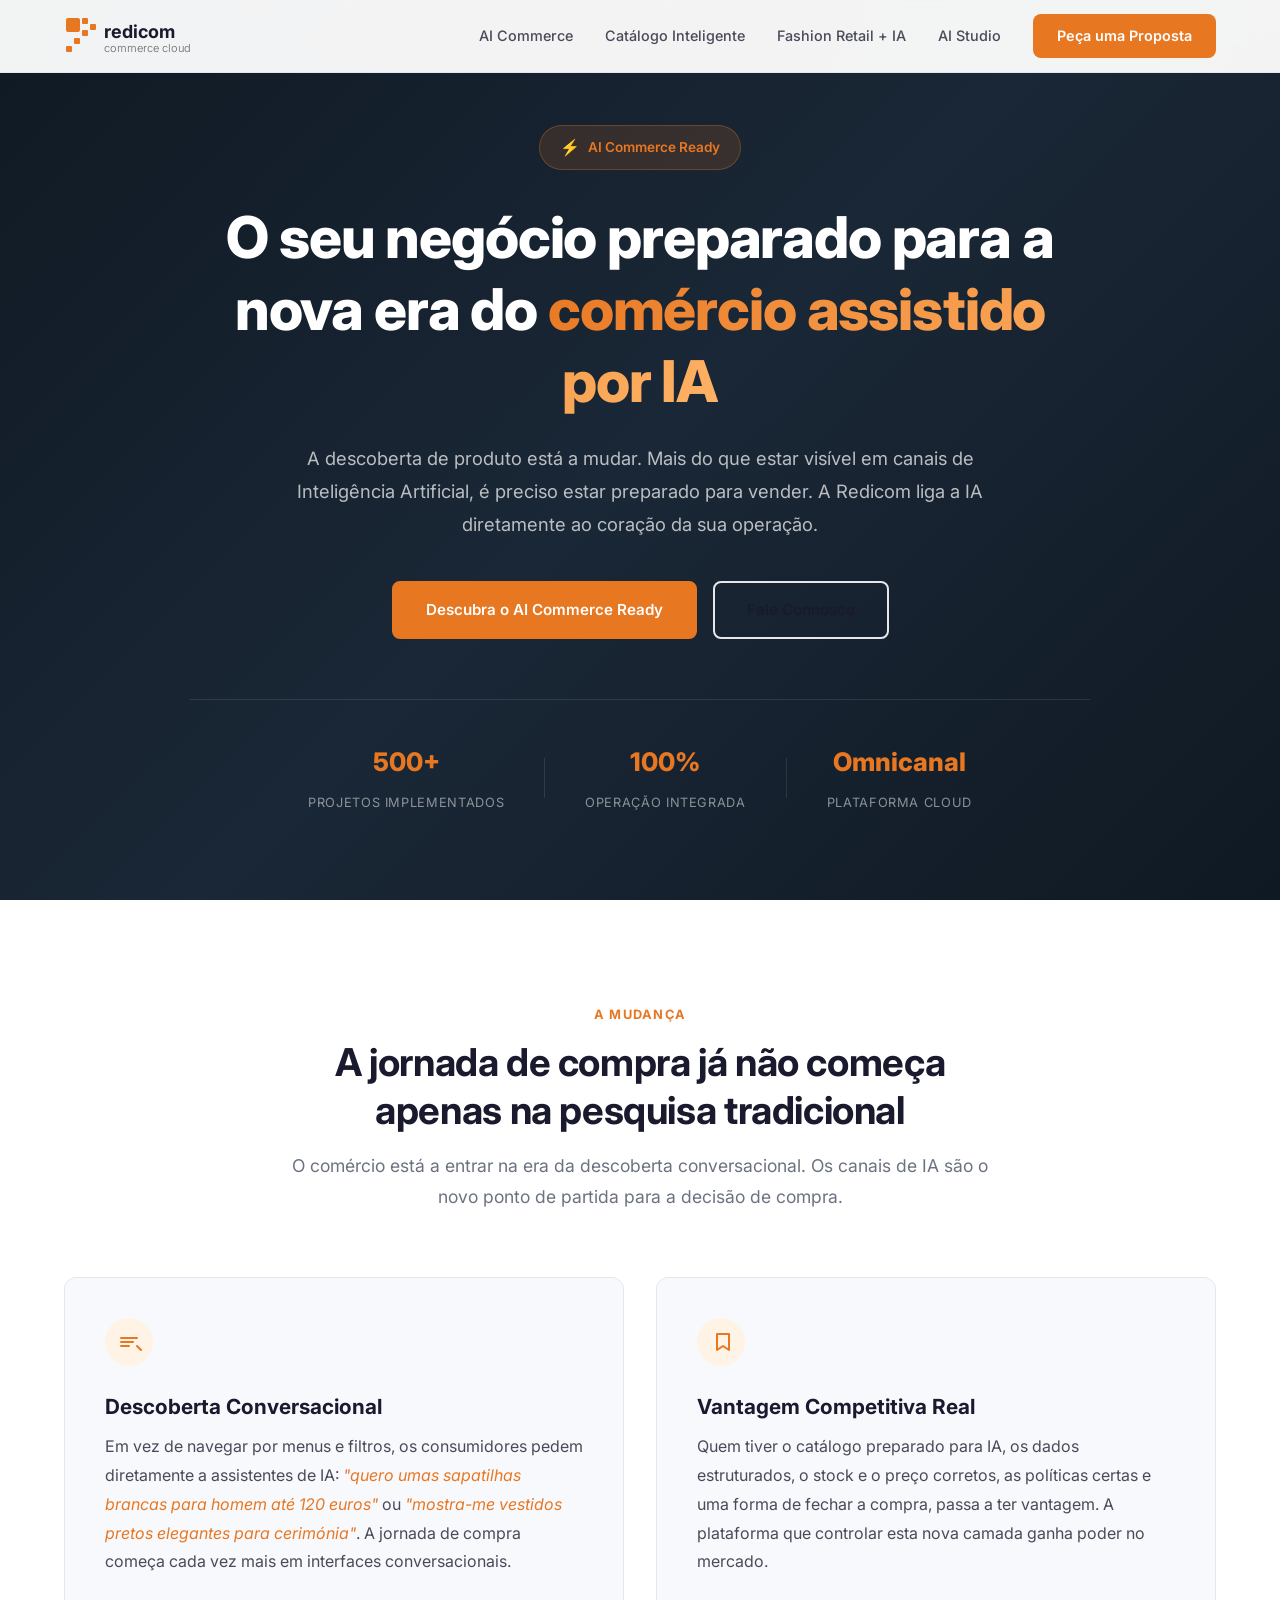
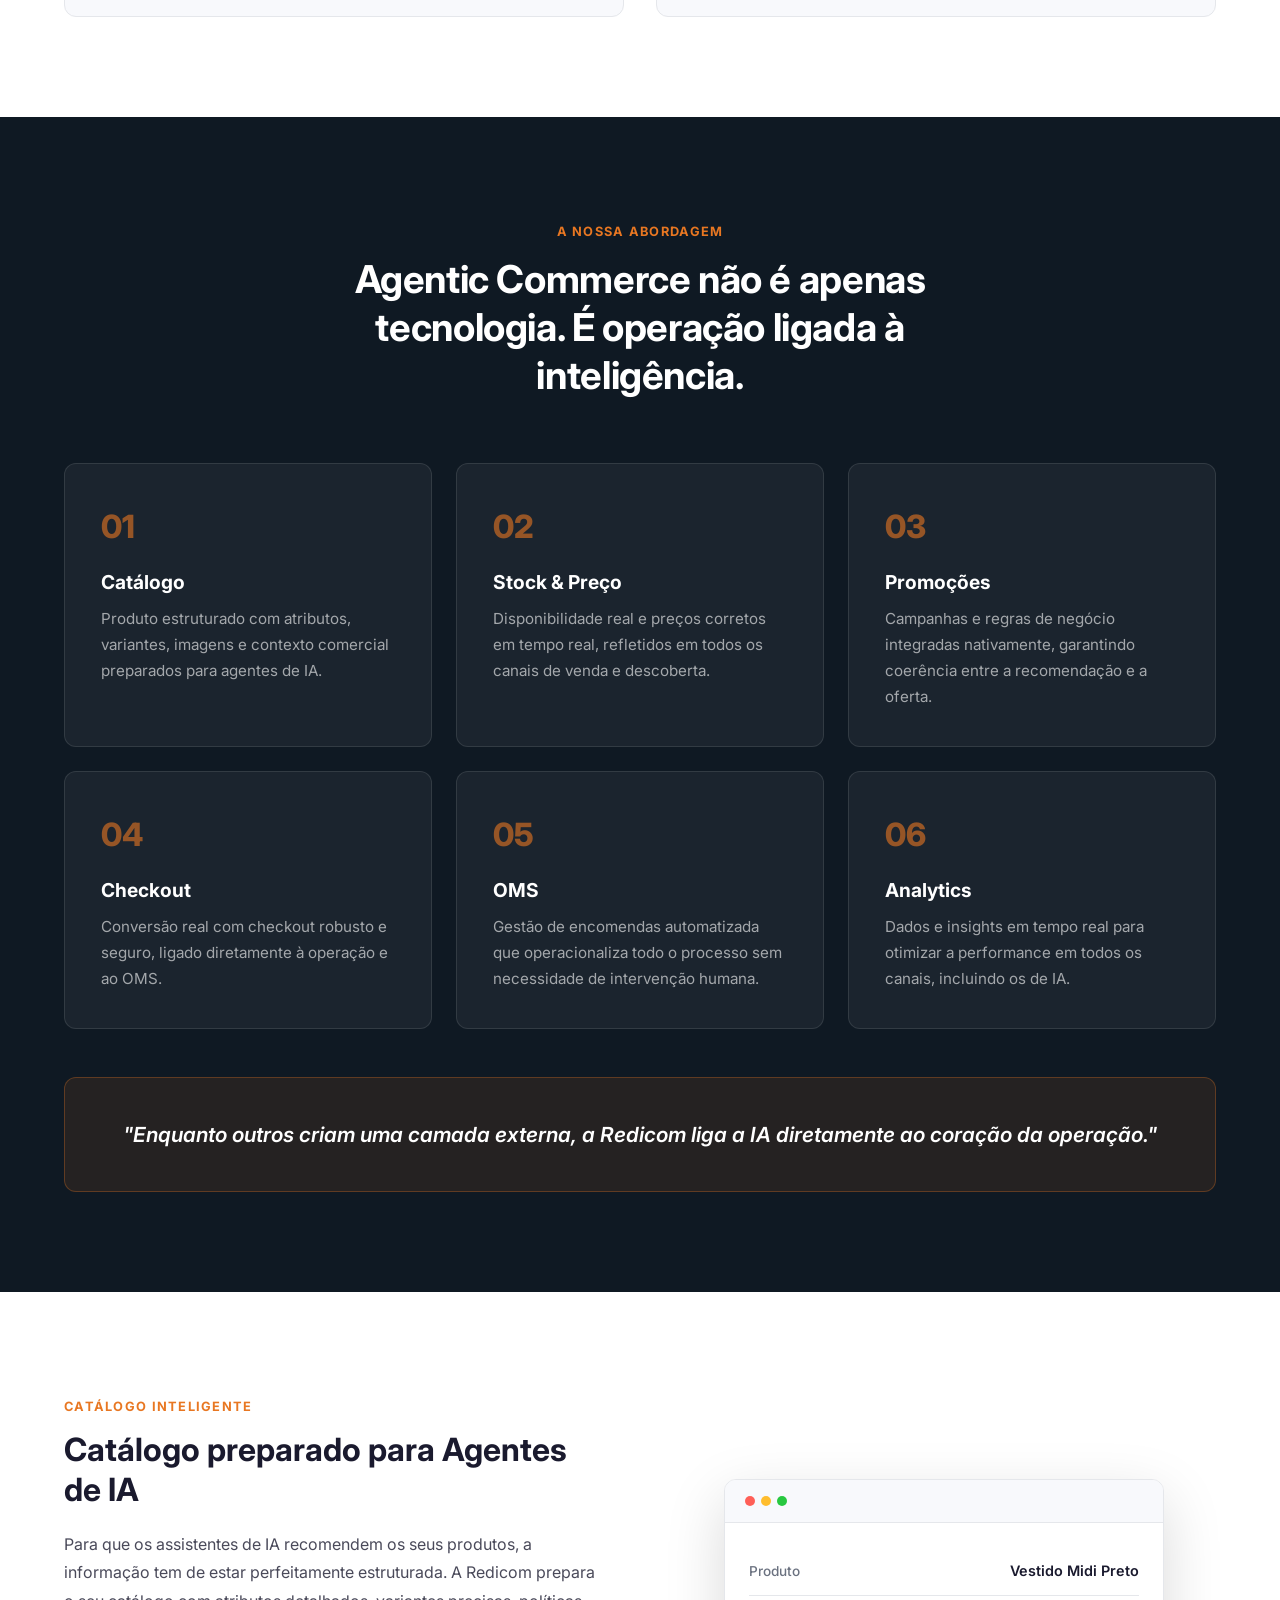
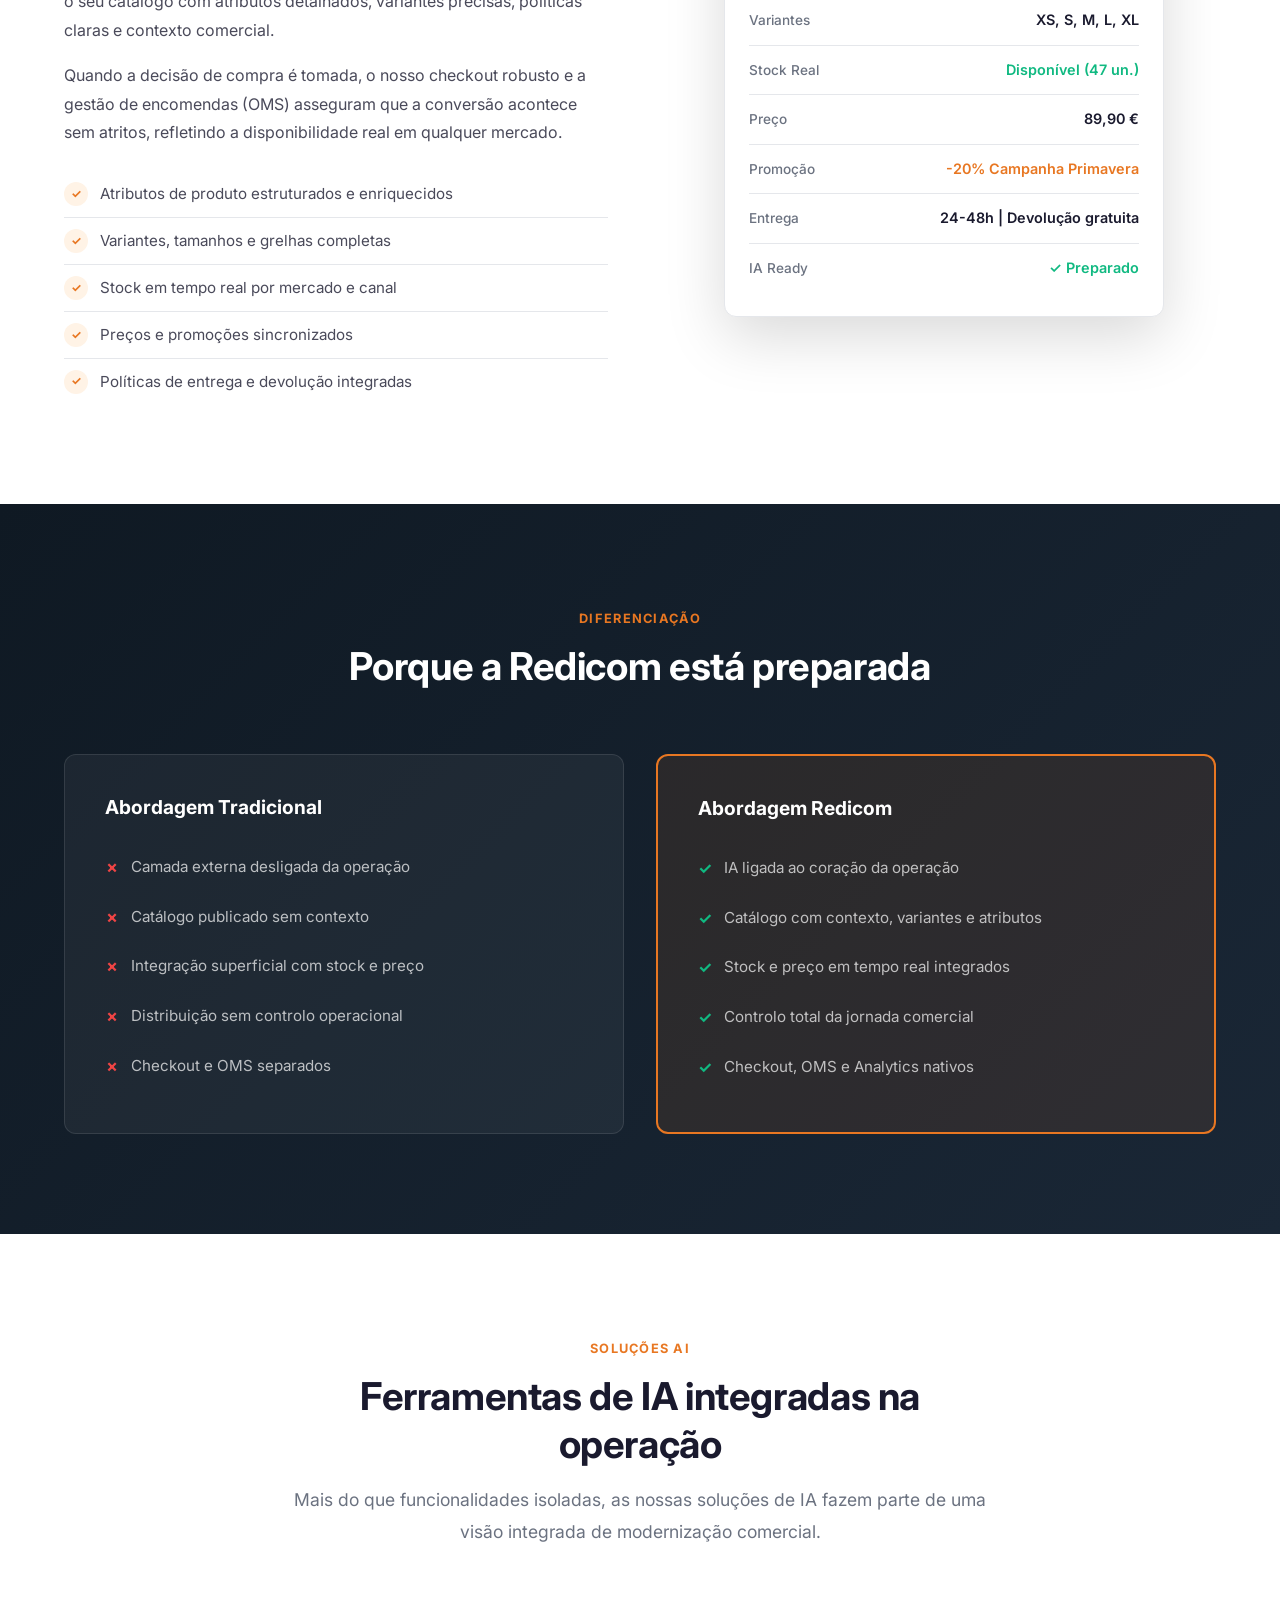
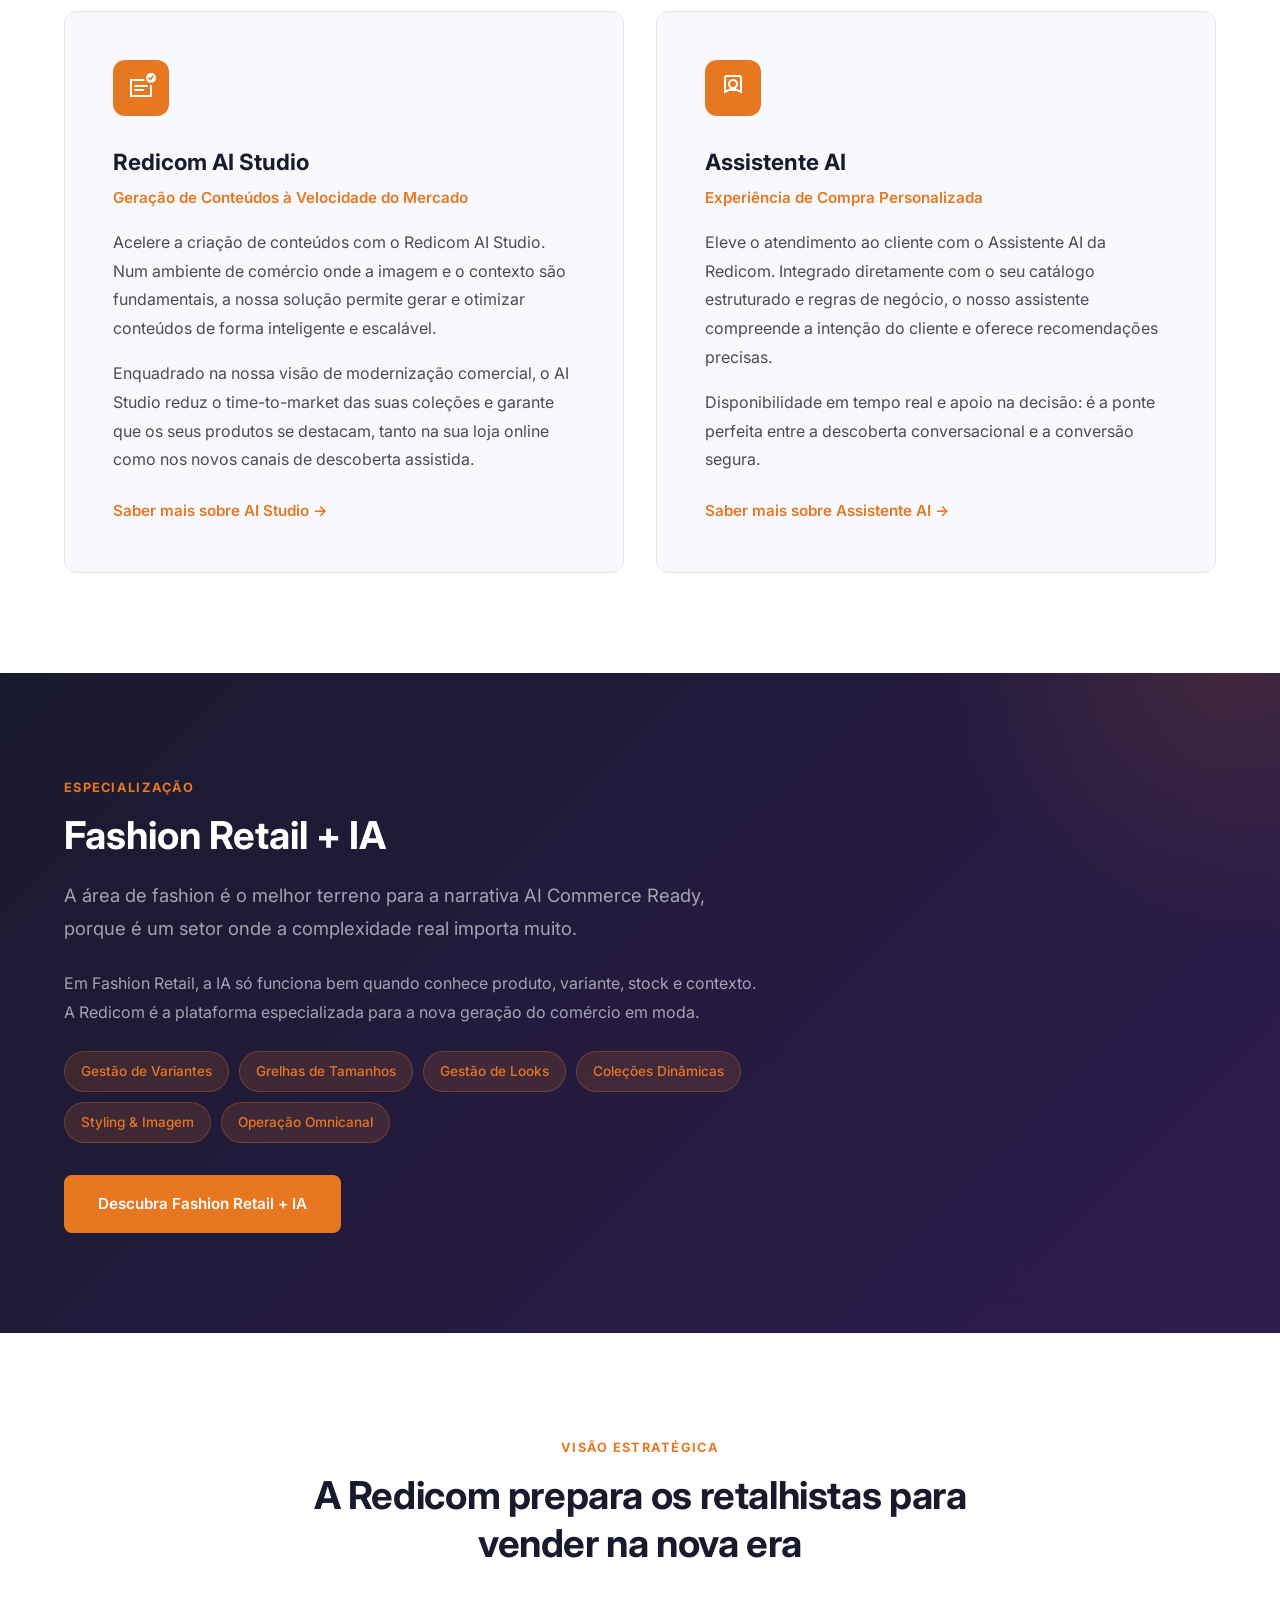
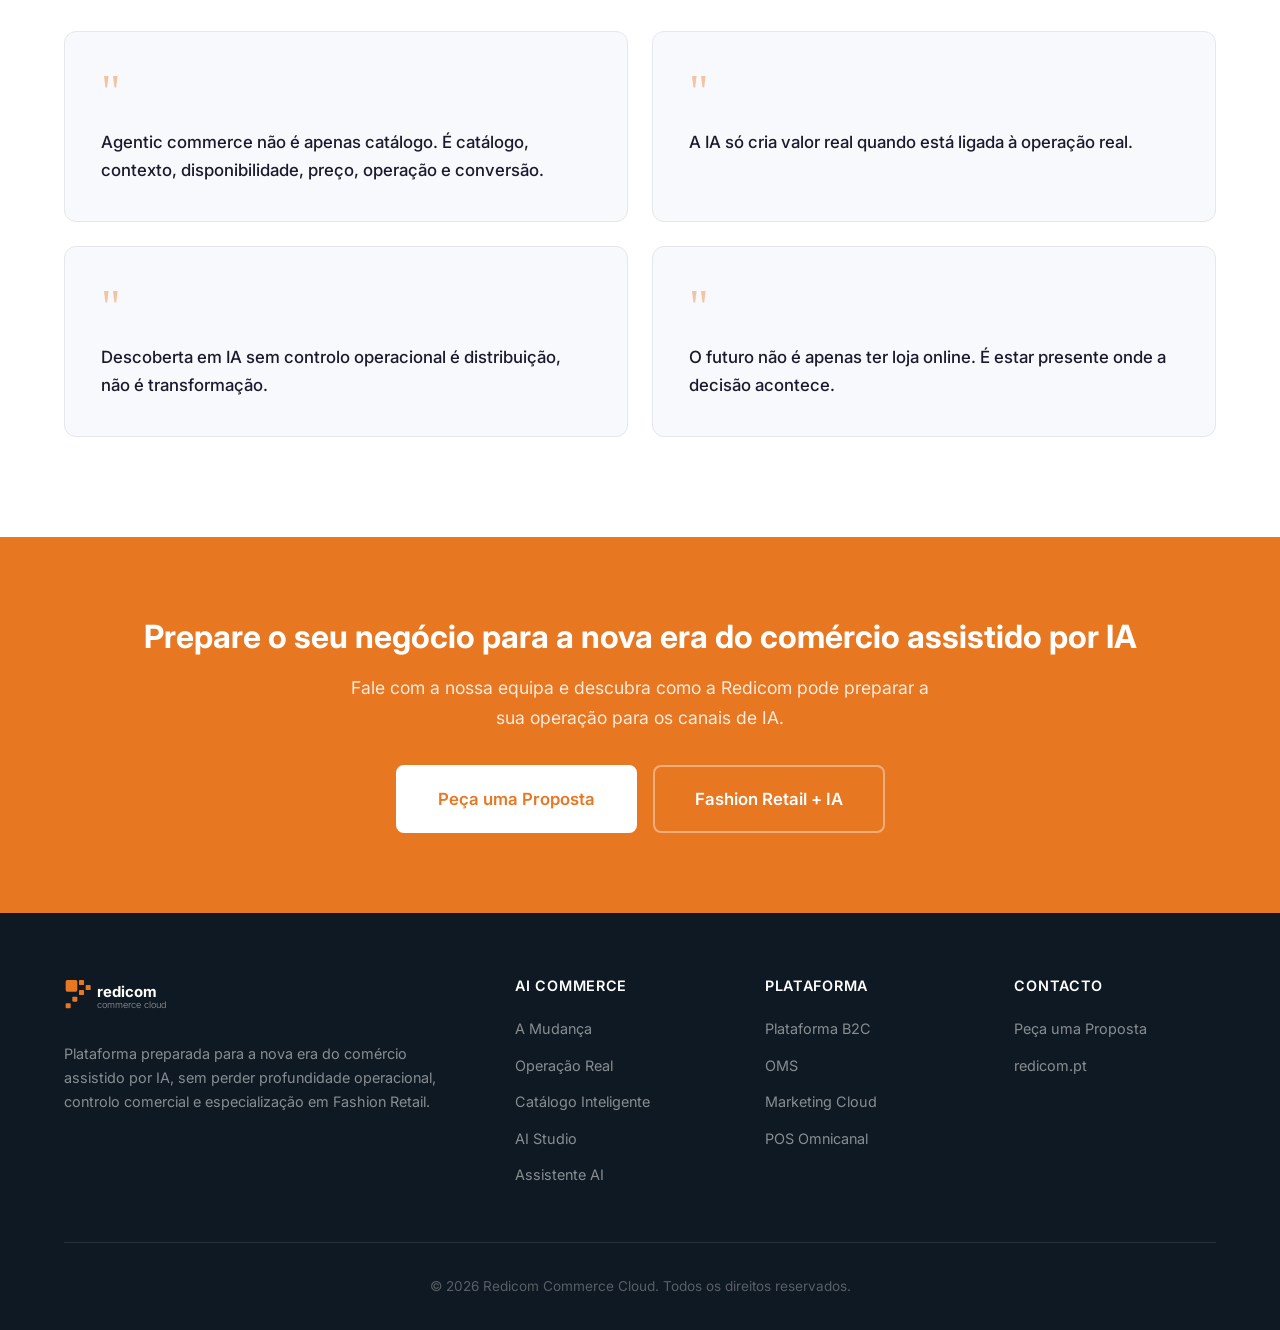
==== index.html @ 57120e06 "feat: Redicom AI Commerce Ready - site completo Páginas: - AI Commerce Ready (index.html) - página p" ====
<!DOCTYPE html>
<html lang="pt">
<head>
    <meta charset="UTF-8">
    <meta name="viewport" content="width=device-width, initial-scale=1.0">
    <title>AI Commerce Ready | Redicom Commerce Cloud</title>
    <meta name="description" content="Prepare a sua operação de retalho para a descoberta e compra assistida por Inteligência Artificial. A Redicom liga a IA ao coração da sua operação comercial.">
    <meta name="keywords" content="AI Commerce, Agentic Commerce, Inteligência Artificial, E-commerce, Fashion Retail, Redicom">
    <link rel="preconnect" href="https://fonts.googleapis.com">
    <link rel="preconnect" href="https://fonts.gstatic.com" crossorigin>
    <link href="https://fonts.googleapis.com/css2?family=Inter:wght@300;400;500;600;700;800&display=swap" rel="stylesheet">
    <link rel="stylesheet" href="styles.css">
</head>
<body>

    <!-- NAVIGATION -->
    <nav class="navbar" id="navbar">
        <div class="nav-container">
            <a href="https://www.redicom.pt" class="nav-logo">
                <svg width="180" height="40" viewBox="0 0 180 40" fill="none" xmlns="http://www.w3.org/2000/svg">
                    <rect x="2" y="2" width="14" height="14" rx="2" fill="#E87722"/>
                    <rect x="18" y="2" width="6" height="6" rx="1" fill="#E87722"/>
                    <rect x="18" y="14" width="6" height="6" rx="1" fill="#E87722"/>
                    <rect x="26" y="8" width="6" height="6" rx="1" fill="#E87722"/>
                    <rect x="10" y="22" width="6" height="6" rx="1" fill="#E87722"/>
                    <rect x="2" y="30" width="6" height="6" rx="1" fill="#E87722"/>
                    <text x="40" y="22" font-family="Inter, sans-serif" font-size="18" font-weight="700" fill="#1a1a2e">redicom</text>
                    <text x="40" y="36" font-family="Inter, sans-serif" font-size="11" font-weight="300" fill="#666">commerce cloud</text>
                </svg>
            </a>
            <div class="nav-links">
                <a href="#ai-commerce" class="nav-link">AI Commerce</a>
                <a href="#catalogo" class="nav-link">Catálogo Inteligente</a>
                <a href="fashion-retail-ia.html" class="nav-link">Fashion Retail + IA</a>
                <a href="#ai-studio" class="nav-link">AI Studio</a>
                <a href="https://www.redicom.pt/pt/contactos_203.html" class="nav-link nav-cta">Peça uma Proposta</a>
            </div>
            <button class="nav-toggle" id="navToggle" aria-label="Menu">
                <span></span><span></span><span></span>
            </button>
        </div>
    </nav>

    <!-- HERO SECTION -->
    <section class="hero" id="hero">
        <div class="hero-bg">
            <div class="hero-particles" id="particles"></div>
        </div>
        <div class="hero-content">
            <div class="hero-badge">
                <span class="badge-icon">&#9889;</span> AI Commerce Ready
            </div>
            <h1>O seu negócio preparado para a nova era do <span class="gradient-text">comércio assistido por IA</span></h1>
            <p class="hero-subtitle">A descoberta de produto está a mudar. Mais do que estar visível em canais de Inteligência Artificial, é preciso estar preparado para vender. A Redicom liga a IA diretamente ao coração da sua operação.</p>
            <div class="hero-actions">
                <a href="#ai-commerce" class="btn btn-primary">Descubra o AI Commerce Ready</a>
                <a href="https://www.redicom.pt/pt/contactos_203.html" class="btn btn-outline">Fale Connosco</a>
            </div>
            <div class="hero-stats">
                <div class="stat-item">
                    <span class="stat-number">500+</span>
                    <span class="stat-label">Projetos Implementados</span>
                </div>
                <div class="stat-divider"></div>
                <div class="stat-item">
                    <span class="stat-number">100%</span>
                    <span class="stat-label">Operação Integrada</span>
                </div>
                <div class="stat-divider"></div>
                <div class="stat-item">
                    <span class="stat-number">Omnicanal</span>
                    <span class="stat-label">Plataforma Cloud</span>
                </div>
            </div>
        </div>
    </section>

    <!-- SECTION: A IA COMO NOVO CANAL -->
    <section class="section section-light" id="ai-commerce">
        <div class="container">
            <div class="section-header">
                <span class="section-tag">A Mudança</span>
                <h2>A jornada de compra já não começa apenas na pesquisa tradicional</h2>
                <p class="section-intro">O comércio está a entrar na era da descoberta conversacional. Os canais de IA são o novo ponto de partida para a decisão de compra.</p>
            </div>
            <div class="grid-2col">
                <div class="content-block">
                    <div class="content-icon">
                        <svg width="48" height="48" viewBox="0 0 48 48" fill="none"><circle cx="24" cy="24" r="24" fill="#FFF3E6"/><path d="M16 20h16M16 24h12M16 28h8M32 28l4 4" stroke="#E87722" stroke-width="2" stroke-linecap="round"/></svg>
                    </div>
                    <h3>Descoberta Conversacional</h3>
                    <p>Em vez de navegar por menus e filtros, os consumidores pedem diretamente a assistentes de IA: <em>"quero umas sapatilhas brancas para homem até 120 euros"</em> ou <em>"mostra-me vestidos pretos elegantes para cerimónia"</em>. A jornada de compra começa cada vez mais em interfaces conversacionais.</p>
                </div>
                <div class="content-block">
                    <div class="content-icon">
                        <svg width="48" height="48" viewBox="0 0 48 48" fill="none"><circle cx="24" cy="24" r="24" fill="#FFF3E6"/><path d="M20 16v16l6-4 6 4V16H20z" stroke="#E87722" stroke-width="2" stroke-linecap="round" stroke-linejoin="round"/></svg>
                    </div>
                    <h3>Vantagem Competitiva Real</h3>
                    <p>Quem tiver o catálogo preparado para IA, os dados estruturados, o stock e o preço corretos, as políticas certas e uma forma de fechar a compra, passa a ter vantagem. A plataforma que controlar esta nova camada ganha poder no mercado.</p>
                </div>
            </div>
        </div>
    </section>

    <!-- SECTION: OPERAÇÃO REAL -->
    <section class="section section-dark" id="operacao">
        <div class="container">
            <div class="section-header section-header-light">
                <span class="section-tag section-tag-light">A Nossa Abordagem</span>
                <h2>Agentic Commerce não é apenas tecnologia. É operação ligada à inteligência.</h2>
            </div>
            <div class="approach-grid">
                <div class="approach-card">
                    <div class="approach-number">01</div>
                    <h3>Catálogo</h3>
                    <p>Produto estruturado com atributos, variantes, imagens e contexto comercial preparados para agentes de IA.</p>
                </div>
                <div class="approach-card">
                    <div class="approach-number">02</div>
                    <h3>Stock & Preço</h3>
                    <p>Disponibilidade real e preços corretos em tempo real, refletidos em todos os canais de venda e descoberta.</p>
                </div>
                <div class="approach-card">
                    <div class="approach-number">03</div>
                    <h3>Promoções</h3>
                    <p>Campanhas e regras de negócio integradas nativamente, garantindo coerência entre a recomendação e a oferta.</p>
                </div>
                <div class="approach-card">
                    <div class="approach-number">04</div>
                    <h3>Checkout</h3>
                    <p>Conversão real com checkout robusto e seguro, ligado diretamente à operação e ao OMS.</p>
                </div>
                <div class="approach-card">
                    <div class="approach-number">05</div>
                    <h3>OMS</h3>
                    <p>Gestão de encomendas automatizada que operacionaliza todo o processo sem necessidade de intervenção humana.</p>
                </div>
                <div class="approach-card">
                    <div class="approach-number">06</div>
                    <h3>Analytics</h3>
                    <p>Dados e insights em tempo real para otimizar a performance em todos os canais, incluindo os de IA.</p>
                </div>
            </div>
            <div class="highlight-box">
                <blockquote>
                    "Enquanto outros criam uma camada externa, a Redicom liga a IA diretamente ao coração da operação."
                </blockquote>
            </div>
        </div>
    </section>

    <!-- SECTION: CATÁLOGO INTELIGENTE -->
    <section class="section section-light" id="catalogo">
        <div class="container">
            <div class="split-content">
                <div class="split-text">
                    <span class="section-tag">Catálogo Inteligente</span>
                    <h2>Catálogo preparado para Agentes de IA</h2>
                    <p>Para que os assistentes de IA recomendem os seus produtos, a informação tem de estar perfeitamente estruturada. A Redicom prepara o seu catálogo com atributos detalhados, variantes precisas, políticas claras e contexto comercial.</p>
                    <p>Quando a decisão de compra é tomada, o nosso checkout robusto e a gestão de encomendas (OMS) asseguram que a conversão acontece sem atritos, refletindo a disponibilidade real em qualquer mercado.</p>
                    <ul class="feature-list">
                        <li>
                            <span class="feature-check">&#10003;</span>
                            <span>Atributos de produto estruturados e enriquecidos</span>
                        </li>
                        <li>
                            <span class="feature-check">&#10003;</span>
                            <span>Variantes, tamanhos e grelhas completas</span>
                        </li>
                        <li>
                            <span class="feature-check">&#10003;</span>
                            <span>Stock em tempo real por mercado e canal</span>
                        </li>
                        <li>
                            <span class="feature-check">&#10003;</span>
                            <span>Preços e promoções sincronizados</span>
                        </li>
                        <li>
                            <span class="feature-check">&#10003;</span>
                            <span>Políticas de entrega e devolução integradas</span>
                        </li>
                    </ul>
                </div>
                <div class="split-visual">
                    <div class="visual-card">
                        <div class="visual-card-header">
                            <span class="visual-dot"></span>
                            <span class="visual-dot"></span>
                            <span class="visual-dot"></span>
                        </div>
                        <div class="visual-card-body">
                            <div class="visual-item">
                                <span class="visual-label">Produto</span>
                                <span class="visual-value">Vestido Midi Preto</span>
                            </div>
                            <div class="visual-item">
                                <span class="visual-label">Variantes</span>
                                <span class="visual-value">XS, S, M, L, XL</span>
                            </div>
                            <div class="visual-item">
                                <span class="visual-label">Stock Real</span>
                                <span class="visual-value visual-value-green">Disponível (47 un.)</span>
                            </div>
                            <div class="visual-item">
                                <span class="visual-label">Preço</span>
                                <span class="visual-value">89,90 &euro;</span>
                            </div>
                            <div class="visual-item">
                                <span class="visual-label">Promoção</span>
                                <span class="visual-value visual-value-orange">-20% Campanha Primavera</span>
                            </div>
                            <div class="visual-item">
                                <span class="visual-label">Entrega</span>
                                <span class="visual-value">24-48h | Devolução gratuita</span>
                            </div>
                            <div class="visual-item">
                                <span class="visual-label">IA Ready</span>
                                <span class="visual-value visual-value-green">&#10003; Preparado</span>
                            </div>
                        </div>
                    </div>
                </div>
            </div>
        </div>
    </section>

    <!-- SECTION: DIFERENCIAÇÃO -->
    <section class="section section-accent" id="diferenciacao">
        <div class="container">
            <div class="section-header section-header-light">
                <span class="section-tag section-tag-light">Diferenciação</span>
                <h2>Porque a Redicom está preparada</h2>
            </div>
            <div class="comparison-grid">
                <div class="comparison-col comparison-others">
                    <h3>Abordagem Tradicional</h3>
                    <ul>
                        <li><span class="x-mark">&#10007;</span> Camada externa desligada da operação</li>
                        <li><span class="x-mark">&#10007;</span> Catálogo publicado sem contexto</li>
                        <li><span class="x-mark">&#10007;</span> Integração superficial com stock e preço</li>
                        <li><span class="x-mark">&#10007;</span> Distribuição sem controlo operacional</li>
                        <li><span class="x-mark">&#10007;</span> Checkout e OMS separados</li>
                    </ul>
                </div>
                <div class="comparison-col comparison-redicom">
                    <h3>Abordagem Redicom</h3>
                    <ul>
                        <li><span class="check-mark">&#10003;</span> IA ligada ao coração da operação</li>
                        <li><span class="check-mark">&#10003;</span> Catálogo com contexto, variantes e atributos</li>
                        <li><span class="check-mark">&#10003;</span> Stock e preço em tempo real integrados</li>
                        <li><span class="check-mark">&#10003;</span> Controlo total da jornada comercial</li>
                        <li><span class="check-mark">&#10003;</span> Checkout, OMS e Analytics nativos</li>
                    </ul>
                </div>
            </div>
        </div>
    </section>

    <!-- SECTION: AI STUDIO & ASSISTENTE -->
    <section class="section section-light" id="ai-studio">
        <div class="container">
            <div class="section-header">
                <span class="section-tag">Soluções AI</span>
                <h2>Ferramentas de IA integradas na operação</h2>
                <p class="section-intro">Mais do que funcionalidades isoladas, as nossas soluções de IA fazem parte de uma visão integrada de modernização comercial.</p>
            </div>
            <div class="grid-2col">
                <div class="solution-card">
                    <div class="solution-icon">
                        <svg width="56" height="56" viewBox="0 0 56 56" fill="none"><rect width="56" height="56" rx="12" fill="#E87722"/><path d="M18 20h20v16H18V20z" stroke="#fff" stroke-width="2"/><path d="M22 26h12M22 30h8" stroke="#fff" stroke-width="2" stroke-linecap="round"/><circle cx="38" cy="18" r="6" fill="#fff" stroke="#E87722" stroke-width="2"/><path d="M36 18l1.5 1.5L40 16" stroke="#E87722" stroke-width="1.5" stroke-linecap="round" stroke-linejoin="round"/></svg>
                    </div>
                    <h3>Redicom AI Studio</h3>
                    <p class="solution-tagline">Geração de Conteúdos à Velocidade do Mercado</p>
                    <p>Acelere a criação de conteúdos com o Redicom AI Studio. Num ambiente de comércio onde a imagem e o contexto são fundamentais, a nossa solução permite gerar e otimizar conteúdos de forma inteligente e escalável.</p>
                    <p>Enquadrado na nossa visão de modernização comercial, o AI Studio reduz o time-to-market das suas coleções e garante que os seus produtos se destacam, tanto na sua loja online como nos novos canais de descoberta assistida.</p>
                    <a href="#" class="solution-link">Saber mais sobre AI Studio &rarr;</a>
                </div>
                <div class="solution-card">
                    <div class="solution-icon">
                        <svg width="56" height="56" viewBox="0 0 56 56" fill="none"><rect width="56" height="56" rx="12" fill="#E87722"/><path d="M20 18c0-1.1.9-2 2-2h12a2 2 0 012 2v14l-8-4-8 4V18z" stroke="#fff" stroke-width="2"/><circle cx="28" cy="24" r="4" stroke="#fff" stroke-width="2"/><path d="M25 30h6" stroke="#fff" stroke-width="2" stroke-linecap="round"/></svg>
                    </div>
                    <h3>Assistente AI</h3>
                    <p class="solution-tagline">Experiência de Compra Personalizada</p>
                    <p>Eleve o atendimento ao cliente com o Assistente AI da Redicom. Integrado diretamente com o seu catálogo estruturado e regras de negócio, o nosso assistente compreende a intenção do cliente e oferece recomendações precisas.</p>
                    <p>Disponibilidade em tempo real e apoio na decisão: é a ponte perfeita entre a descoberta conversacional e a conversão segura.</p>
                    <a href="#" class="solution-link">Saber mais sobre Assistente AI &rarr;</a>
                </div>
            </div>
        </div>
    </section>

    <!-- SECTION: FASHION RETAIL TEASER -->
    <section class="section section-fashion" id="fashion">
        <div class="container">
            <div class="fashion-content">
                <div class="fashion-text">
                    <span class="section-tag section-tag-light">Especialização</span>
                    <h2>Fashion Retail + IA</h2>
                    <p class="fashion-lead">A área de fashion é o melhor terreno para a narrativa AI Commerce Ready, porque é um setor onde a complexidade real importa muito.</p>
                    <p>Em Fashion Retail, a IA só funciona bem quando conhece produto, variante, stock e contexto. A Redicom é a plataforma especializada para a nova geração do comércio em moda.</p>
                    <div class="fashion-features">
                        <span class="fashion-tag">Gestão de Variantes</span>
                        <span class="fashion-tag">Grelhas de Tamanhos</span>
                        <span class="fashion-tag">Gestão de Looks</span>
                        <span class="fashion-tag">Coleções Dinâmicas</span>
                        <span class="fashion-tag">Styling & Imagem</span>
                        <span class="fashion-tag">Operação Omnicanal</span>
                    </div>
                    <a href="fashion-retail-ia.html" class="btn btn-primary">Descubra Fashion Retail + IA</a>
                </div>
            </div>
        </div>
    </section>

    <!-- SECTION: POSICIONAMENTO -->
    <section class="section section-light" id="posicionamento">
        <div class="container">
            <div class="section-header">
                <span class="section-tag">Visão Estratégica</span>
                <h2>A Redicom prepara os retalhistas para vender na nova era</h2>
            </div>
            <div class="quotes-grid">
                <div class="quote-card">
                    <div class="quote-icon">"</div>
                    <p>Agentic commerce não é apenas catálogo. É catálogo, contexto, disponibilidade, preço, operação e conversão.</p>
                </div>
                <div class="quote-card">
                    <div class="quote-icon">"</div>
                    <p>A IA só cria valor real quando está ligada à operação real.</p>
                </div>
                <div class="quote-card">
                    <div class="quote-icon">"</div>
                    <p>Descoberta em IA sem controlo operacional é distribuição, não é transformação.</p>
                </div>
                <div class="quote-card">
                    <div class="quote-icon">"</div>
                    <p>O futuro não é apenas ter loja online. É estar presente onde a decisão acontece.</p>
                </div>
            </div>
        </div>
    </section>

    <!-- CTA SECTION -->
    <section class="section section-cta">
        <div class="container">
            <div class="cta-content">
                <h2>Prepare o seu negócio para a nova era do comércio assistido por IA</h2>
                <p>Fale com a nossa equipa e descubra como a Redicom pode preparar a sua operação para os canais de IA.</p>
                <div class="cta-actions">
                    <a href="https://www.redicom.pt/pt/contactos_203.html" class="btn btn-primary btn-large">Peça uma Proposta</a>
                    <a href="fashion-retail-ia.html" class="btn btn-outline-light btn-large">Fashion Retail + IA</a>
                </div>
            </div>
        </div>
    </section>

    <!-- FOOTER -->
    <footer class="footer">
        <div class="container">
            <div class="footer-grid">
                <div class="footer-brand">
                    <svg width="150" height="36" viewBox="0 0 180 40" fill="none" xmlns="http://www.w3.org/2000/svg">
                        <rect x="2" y="2" width="14" height="14" rx="2" fill="#E87722"/>
                        <rect x="18" y="2" width="6" height="6" rx="1" fill="#E87722"/>
                        <rect x="18" y="14" width="6" height="6" rx="1" fill="#E87722"/>
                        <rect x="26" y="8" width="6" height="6" rx="1" fill="#E87722"/>
                        <rect x="10" y="22" width="6" height="6" rx="1" fill="#E87722"/>
                        <rect x="2" y="30" width="6" height="6" rx="1" fill="#E87722"/>
                        <text x="40" y="22" font-family="Inter, sans-serif" font-size="18" font-weight="700" fill="#fff">redicom</text>
                        <text x="40" y="36" font-family="Inter, sans-serif" font-size="11" font-weight="300" fill="#999">commerce cloud</text>
                    </svg>
                    <p class="footer-desc">Plataforma preparada para a nova era do comércio assistido por IA, sem perder profundidade operacional, controlo comercial e especialização em Fashion Retail.</p>
                </div>
                <div class="footer-links">
                    <h4>AI Commerce</h4>
                    <a href="#ai-commerce">A Mudança</a>
                    <a href="#operacao">Operação Real</a>
                    <a href="#catalogo">Catálogo Inteligente</a>
                    <a href="#ai-studio">AI Studio</a>
                    <a href="#ai-studio">Assistente AI</a>
                </div>
                <div class="footer-links">
                    <h4>Plataforma</h4>
                    <a href="https://www.redicom.pt/pt/plataforma-b2c_670.html">Plataforma B2C</a>
                    <a href="https://www.redicom.pt/pt/plataforma-oms_663.html">OMS</a>
                    <a href="https://www.redicom.pt/pt/marketing-cloud/campanhas-automatizadas_717.html">Marketing Cloud</a>
                    <a href="https://www.redicom.pt">POS Omnicanal</a>
                </div>
                <div class="footer-links">
                    <h4>Contacto</h4>
                    <a href="https://www.redicom.pt/pt/contactos_203.html">Peça uma Proposta</a>
                    <a href="https://www.redicom.pt">redicom.pt</a>
                </div>
            </div>
            <div class="footer-bottom">
                <p>&copy; 2026 Redicom Commerce Cloud. Todos os direitos reservados.</p>
            </div>
        </div>
    </footer>

    <script src="script.js"></script>
</body>
</html>
---- styles.css ----
/* ============================================
   REDICOM AI COMMERCE READY - STYLES
   ============================================ */

/* --- RESET & BASE --- */
*, *::before, *::after {
    margin: 0;
    padding: 0;
    box-sizing: border-box;
}

:root {
    --redicom-orange: #E87722;
    --redicom-orange-dark: #D06A1E;
    --redicom-orange-light: #FFF3E6;
    --dark-bg: #0F1923;
    --dark-bg-2: #1A2736;
    --dark-text: #1a1a2e;
    --body-text: #4a4a5a;
    --light-text: #6b7280;
    --white: #ffffff;
    --off-white: #f8f9fc;
    --border: #e5e7eb;
    --success: #10b981;
    --font-main: 'Inter', -apple-system, BlinkMacSystemFont, 'Segoe UI', sans-serif;
    --shadow-sm: 0 1px 3px rgba(0,0,0,0.08);
    --shadow-md: 0 4px 12px rgba(0,0,0,0.1);
    --shadow-lg: 0 12px 40px rgba(0,0,0,0.12);
    --shadow-xl: 0 20px 60px rgba(0,0,0,0.15);
    --radius-sm: 8px;
    --radius-md: 12px;
    --radius-lg: 20px;
    --radius-xl: 28px;
}

html {
    scroll-behavior: smooth;
    font-size: 16px;
}

body {
    font-family: var(--font-main);
    color: var(--body-text);
    line-height: 1.7;
    background: var(--white);
    -webkit-font-smoothing: antialiased;
}

h1, h2, h3, h4 {
    color: var(--dark-text);
    line-height: 1.25;
    font-weight: 700;
}

a {
    text-decoration: none;
    color: inherit;
    transition: all 0.3s ease;
}

img {
    max-width: 100%;
    height: auto;
}

.container {
    max-width: 1200px;
    margin: 0 auto;
    padding: 0 24px;
}

/* --- NAVBAR --- */
.navbar {
    position: fixed;
    top: 0;
    left: 0;
    right: 0;
    z-index: 1000;
    background: rgba(255,255,255,0.95);
    backdrop-filter: blur(12px);
    border-bottom: 1px solid var(--border);
    transition: all 0.3s ease;
}

.navbar.scrolled {
    box-shadow: var(--shadow-md);
}

.nav-container {
    max-width: 1200px;
    margin: 0 auto;
    padding: 0 24px;
    display: flex;
    align-items: center;
    justify-content: space-between;
    height: 72px;
}

.nav-logo svg {
    display: block;
}

.nav-links {
    display: flex;
    align-items: center;
    gap: 32px;
}

.nav-link {
    font-size: 0.9rem;
    font-weight: 500;
    color: var(--body-text);
    position: relative;
}

.nav-link:hover {
    color: var(--redicom-orange);
}

.nav-link::after {
    content: '';
    position: absolute;
    bottom: -4px;
    left: 0;
    width: 0;
    height: 2px;
    background: var(--redicom-orange);
    transition: width 0.3s ease;
}

.nav-link:hover::after {
    width: 100%;
}

.nav-cta {
    background: var(--redicom-orange);
    color: var(--white) !important;
    padding: 10px 24px;
    border-radius: var(--radius-sm);
    font-weight: 600;
}

.nav-cta::after {
    display: none;
}

.nav-cta:hover {
    background: var(--redicom-orange-dark);
    transform: translateY(-1px);
}

.nav-toggle {
    display: none;
    flex-direction: column;
    gap: 5px;
    background: none;
    border: none;
    cursor: pointer;
    padding: 8px;
}

.nav-toggle span {
    width: 24px;
    height: 2px;
    background: var(--dark-text);
    transition: all 0.3s ease;
}

/* --- BUTTONS --- */
.btn {
    display: inline-flex;
    align-items: center;
    justify-content: center;
    padding: 14px 32px;
    border-radius: var(--radius-sm);
    font-weight: 600;
    font-size: 0.95rem;
    cursor: pointer;
    transition: all 0.3s ease;
    border: 2px solid transparent;
}

.btn-primary {
    background: var(--redicom-orange);
    color: var(--white);
    border-color: var(--redicom-orange);
}

.btn-primary:hover {
    background: var(--redicom-orange-dark);
    border-color: var(--redicom-orange-dark);
    transform: translateY(-2px);
    box-shadow: 0 8px 24px rgba(232, 119, 34, 0.3);
}

.btn-outline {
    background: transparent;
    color: var(--dark-text);
    border-color: var(--border);
}

.btn-outline:hover {
    border-color: var(--redicom-orange);
    color: var(--redicom-orange);
    transform: translateY(-2px);
}

.btn-outline-light {
    background: transparent;
    color: var(--white);
    border-color: rgba(255,255,255,0.4);
}

.btn-outline-light:hover {
    border-color: var(--white);
    background: rgba(255,255,255,0.1);
    transform: translateY(-2px);
}

.btn-large {
    padding: 18px 40px;
    font-size: 1.05rem;
}

/* --- HERO --- */
.hero {
    position: relative;
    min-height: 100vh;
    display: flex;
    align-items: center;
    justify-content: center;
    padding: 120px 24px 80px;
    overflow: hidden;
    background: linear-gradient(135deg, #0F1923 0%, #1A2736 50%, #0F1923 100%);
}

.hero-bg {
    position: absolute;
    inset: 0;
    overflow: hidden;
}

.hero-particles {
    position: absolute;
    inset: 0;
}

.hero-content {
    position: relative;
    z-index: 2;
    max-width: 900px;
    text-align: center;
}

.hero-badge {
    display: inline-flex;
    align-items: center;
    gap: 8px;
    background: rgba(232, 119, 34, 0.15);
    color: var(--redicom-orange);
    padding: 8px 20px;
    border-radius: 50px;
    font-size: 0.85rem;
    font-weight: 600;
    margin-bottom: 32px;
    border: 1px solid rgba(232, 119, 34, 0.3);
}

.badge-icon {
    font-size: 1rem;
}

.hero h1 {
    font-size: clamp(2.2rem, 5vw, 3.6rem);
    color: var(--white);
    margin-bottom: 24px;
    font-weight: 800;
    letter-spacing: -0.02em;
}

.gradient-text {
    background: linear-gradient(135deg, var(--redicom-orange), #FFB366);
    -webkit-background-clip: text;
    -webkit-text-fill-color: transparent;
    background-clip: text;
}

.hero-subtitle {
    font-size: 1.15rem;
    color: rgba(255,255,255,0.7);
    max-width: 700px;
    margin: 0 auto 40px;
    line-height: 1.8;
}

.hero-actions {
    display: flex;
    gap: 16px;
    justify-content: center;
    flex-wrap: wrap;
    margin-bottom: 60px;
}

.hero-stats {
    display: flex;
    align-items: center;
    justify-content: center;
    gap: 40px;
    padding-top: 40px;
    border-top: 1px solid rgba(255,255,255,0.1);
}

.stat-item {
    text-align: center;
}

.stat-number {
    display: block;
    font-size: 1.6rem;
    font-weight: 800;
    color: var(--redicom-orange);
    margin-bottom: 4px;
}

.stat-label {
    font-size: 0.8rem;
    color: rgba(255,255,255,0.5);
    text-transform: uppercase;
    letter-spacing: 0.05em;
}

.stat-divider {
    width: 1px;
    height: 40px;
    background: rgba(255,255,255,0.1);
}

/* --- SECTIONS --- */
.section {
    padding: 100px 0;
}

.section-light {
    background: var(--white);
}

.section-dark {
    background: var(--dark-bg);
}

.section-accent {
    background: linear-gradient(135deg, #0F1923, #1A2736);
}

.section-header {
    text-align: center;
    max-width: 700px;
    margin: 0 auto 64px;
}

.section-header h2 {
    font-size: clamp(1.8rem, 3.5vw, 2.4rem);
    margin-bottom: 16px;
    letter-spacing: -0.01em;
}

.section-header-light h2 {
    color: var(--white);
}

.section-intro {
    font-size: 1.1rem;
    color: var(--light-text);
    line-height: 1.8;
}

.section-tag {
    display: inline-block;
    font-size: 0.8rem;
    font-weight: 700;
    text-transform: uppercase;
    letter-spacing: 0.1em;
    color: var(--redicom-orange);
    margin-bottom: 12px;
}

.section-tag-light {
    color: var(--redicom-orange);
}

/* --- GRID LAYOUTS --- */
.grid-2col {
    display: grid;
    grid-template-columns: repeat(2, 1fr);
    gap: 32px;
}

/* --- CONTENT BLOCKS --- */
.content-block {
    background: var(--off-white);
    padding: 40px;
    border-radius: var(--radius-md);
    border: 1px solid var(--border);
    transition: all 0.3s ease;
}

.content-block:hover {
    transform: translateY(-4px);
    box-shadow: var(--shadow-lg);
    border-color: var(--redicom-orange);
}

.content-icon {
    margin-bottom: 20px;
}

.content-block h3 {
    font-size: 1.3rem;
    margin-bottom: 12px;
}

.content-block p {
    line-height: 1.8;
}

.content-block em {
    color: var(--redicom-orange);
    font-style: italic;
}

/* --- APPROACH GRID --- */
.approach-grid {
    display: grid;
    grid-template-columns: repeat(3, 1fr);
    gap: 24px;
    margin-bottom: 48px;
}

.approach-card {
    background: rgba(255,255,255,0.05);
    border: 1px solid rgba(255,255,255,0.1);
    border-radius: var(--radius-md);
    padding: 36px;
    transition: all 0.3s ease;
}

.approach-card:hover {
    background: rgba(232, 119, 34, 0.1);
    border-color: var(--redicom-orange);
    transform: translateY(-4px);
}

.approach-number {
    font-size: 2rem;
    font-weight: 800;
    color: var(--redicom-orange);
    margin-bottom: 16px;
    opacity: 0.6;
}

.approach-card h3 {
    color: var(--white);
    font-size: 1.2rem;
    margin-bottom: 12px;
}

.approach-card p {
    color: rgba(255,255,255,0.6);
    font-size: 0.95rem;
    line-height: 1.7;
}

.highlight-box {
    text-align: center;
    padding: 40px;
    background: rgba(232, 119, 34, 0.1);
    border-radius: var(--radius-md);
    border: 1px solid rgba(232, 119, 34, 0.3);
}

.highlight-box blockquote {
    font-size: 1.3rem;
    font-weight: 600;
    color: var(--white);
    font-style: italic;
    line-height: 1.6;
}

/* --- SPLIT CONTENT --- */
.split-content {
    display: grid;
    grid-template-columns: 1fr 1fr;
    gap: 64px;
    align-items: center;
}

.split-text .section-tag {
    margin-bottom: 12px;
}

.split-text h2 {
    font-size: 2rem;
    margin-bottom: 20px;
}

.split-text p {
    margin-bottom: 16px;
    line-height: 1.8;
}

.feature-list {
    list-style: none;
    margin-top: 24px;
}

.feature-list li {
    display: flex;
    align-items: center;
    gap: 12px;
    padding: 10px 0;
    border-bottom: 1px solid var(--border);
    font-size: 0.95rem;
}

.feature-list li:last-child {
    border-bottom: none;
}

.feature-check {
    display: flex;
    align-items: center;
    justify-content: center;
    width: 24px;
    height: 24px;
    background: var(--redicom-orange-light);
    color: var(--redicom-orange);
    border-radius: 50%;
    font-size: 0.75rem;
    font-weight: 700;
    flex-shrink: 0;
}

/* --- VISUAL CARD --- */
.split-visual {
    display: flex;
    justify-content: center;
}

.visual-card {
    background: var(--white);
    border-radius: var(--radius-md);
    box-shadow: var(--shadow-xl);
    overflow: hidden;
    width: 100%;
    max-width: 440px;
    border: 1px solid var(--border);
}

.visual-card-header {
    display: flex;
    gap: 6px;
    padding: 16px 20px;
    background: var(--off-white);
    border-bottom: 1px solid var(--border);
}

.visual-dot {
    width: 10px;
    height: 10px;
    border-radius: 50%;
    background: var(--border);
}

.visual-dot:first-child { background: #ff5f57; }
.visual-dot:nth-child(2) { background: #ffbd2e; }
.visual-dot:nth-child(3) { background: #28c840; }

.visual-card-body {
    padding: 24px;
}

.visual-item {
    display: flex;
    justify-content: space-between;
    align-items: center;
    padding: 12px 0;
    border-bottom: 1px solid var(--border);
}

.visual-item:last-child {
    border-bottom: none;
}

.visual-label {
    font-size: 0.85rem;
    color: var(--light-text);
    font-weight: 500;
}

.visual-value {
    font-size: 0.9rem;
    font-weight: 600;
    color: var(--dark-text);
}

.visual-value-green {
    color: var(--success);
}

.visual-value-orange {
    color: var(--redicom-orange);
}

/* --- COMPARISON --- */
.comparison-grid {
    display: grid;
    grid-template-columns: 1fr 1fr;
    gap: 32px;
}

.comparison-col {
    padding: 40px;
    border-radius: var(--radius-md);
}

.comparison-others {
    background: rgba(255,255,255,0.05);
    border: 1px solid rgba(255,255,255,0.1);
}

.comparison-redicom {
    background: rgba(232, 119, 34, 0.1);
    border: 2px solid var(--redicom-orange);
}

.comparison-col h3 {
    color: var(--white);
    font-size: 1.2rem;
    margin-bottom: 24px;
}

.comparison-col ul {
    list-style: none;
}

.comparison-col li {
    display: flex;
    align-items: flex-start;
    gap: 12px;
    padding: 12px 0;
    color: rgba(255,255,255,0.7);
    font-size: 0.95rem;
    line-height: 1.6;
}

.x-mark {
    color: #ef4444;
    font-weight: 700;
    font-size: 1rem;
    flex-shrink: 0;
}

.check-mark {
    color: var(--success);
    font-weight: 700;
    font-size: 1rem;
    flex-shrink: 0;
}

/* --- SOLUTION CARDS --- */
.solution-card {
    background: var(--off-white);
    border: 1px solid var(--border);
    border-radius: var(--radius-md);
    padding: 48px;
    transition: all 0.3s ease;
}

.solution-card:hover {
    transform: translateY(-4px);
    box-shadow: var(--shadow-lg);
    border-color: var(--redicom-orange);
}

.solution-icon {
    margin-bottom: 24px;
}

.solution-card h3 {
    font-size: 1.4rem;
    margin-bottom: 8px;
}

.solution-tagline {
    color: var(--redicom-orange);
    font-weight: 600;
    font-size: 0.95rem;
    margin-bottom: 20px;
}

.solution-card p {
    margin-bottom: 16px;
    line-height: 1.8;
}

.solution-link {
    display: inline-flex;
    align-items: center;
    color: var(--redicom-orange);
    font-weight: 600;
    font-size: 0.95rem;
    margin-top: 8px;
}

.solution-link:hover {
    gap: 4px;
}

/* --- FASHION SECTION --- */
.section-fashion {
    background: linear-gradient(135deg, #1a1a2e 0%, #2d1b4e 100%);
    position: relative;
    overflow: hidden;
}

.section-fashion::before {
    content: '';
    position: absolute;
    top: -50%;
    right: -20%;
    width: 600px;
    height: 600px;
    border-radius: 50%;
    background: radial-gradient(circle, rgba(232, 119, 34, 0.15), transparent 70%);
}

.fashion-content {
    position: relative;
    z-index: 2;
    max-width: 700px;
}

.fashion-text h2 {
    color: var(--white);
    font-size: 2.4rem;
    margin-bottom: 20px;
}

.fashion-lead {
    color: rgba(255,255,255,0.8);
    font-size: 1.15rem;
    margin-bottom: 16px;
    line-height: 1.8;
}

.fashion-text p {
    color: rgba(255,255,255,0.6);
    margin-bottom: 24px;
    line-height: 1.8;
}

.fashion-features {
    display: flex;
    flex-wrap: wrap;
    gap: 10px;
    margin-bottom: 32px;
}

.fashion-tag {
    background: rgba(232, 119, 34, 0.15);
    color: var(--redicom-orange);
    padding: 8px 16px;
    border-radius: 50px;
    font-size: 0.85rem;
    font-weight: 500;
    border: 1px solid rgba(232, 119, 34, 0.3);
}

/* --- QUOTES --- */
.quotes-grid {
    display: grid;
    grid-template-columns: repeat(2, 1fr);
    gap: 24px;
}

.quote-card {
    background: var(--off-white);
    border: 1px solid var(--border);
    border-radius: var(--radius-md);
    padding: 36px;
    transition: all 0.3s ease;
}

.quote-card:hover {
    border-color: var(--redicom-orange);
    transform: translateY(-2px);
    box-shadow: var(--shadow-md);
}

.quote-icon {
    font-size: 3rem;
    color: var(--redicom-orange);
    line-height: 1;
    margin-bottom: 12px;
    opacity: 0.4;
    font-family: Georgia, serif;
}

.quote-card p {
    font-size: 1.05rem;
    font-weight: 500;
    color: var(--dark-text);
    line-height: 1.7;
}

/* --- CTA SECTION --- */
.section-cta {
    background: var(--redicom-orange);
    text-align: center;
    padding: 80px 0;
}

.cta-content h2 {
    color: var(--white);
    font-size: 2rem;
    margin-bottom: 16px;
}

.cta-content p {
    color: rgba(255,255,255,0.85);
    font-size: 1.1rem;
    margin-bottom: 32px;
    max-width: 600px;
    margin-left: auto;
    margin-right: auto;
}

.cta-actions {
    display: flex;
    gap: 16px;
    justify-content: center;
    flex-wrap: wrap;
}

.section-cta .btn-primary {
    background: var(--white);
    color: var(--redicom-orange);
    border-color: var(--white);
}

.section-cta .btn-primary:hover {
    background: var(--off-white);
    transform: translateY(-2px);
    box-shadow: 0 8px 24px rgba(0,0,0,0.2);
}

/* --- FOOTER --- */
.footer {
    background: var(--dark-bg);
    padding: 64px 0 32px;
}

.footer-grid {
    display: grid;
    grid-template-columns: 2fr 1fr 1fr 1fr;
    gap: 48px;
    margin-bottom: 48px;
}

.footer-desc {
    color: rgba(255,255,255,0.5);
    font-size: 0.9rem;
    line-height: 1.7;
    margin-top: 20px;
}

.footer-links h4 {
    color: var(--white);
    font-size: 0.9rem;
    font-weight: 600;
    margin-bottom: 16px;
    text-transform: uppercase;
    letter-spacing: 0.05em;
}

.footer-links a {
    display: block;
    color: rgba(255,255,255,0.5);
    font-size: 0.9rem;
    padding: 6px 0;
    transition: color 0.3s ease;
}

.footer-links a:hover {
    color: var(--redicom-orange);
}

.footer-bottom {
    padding-top: 32px;
    border-top: 1px solid rgba(255,255,255,0.1);
    text-align: center;
}

.footer-bottom p {
    color: rgba(255,255,255,0.3);
    font-size: 0.85rem;
}

/* --- RESPONSIVE --- */
@media (max-width: 1024px) {
    .approach-grid {
        grid-template-columns: repeat(2, 1fr);
    }
    .footer-grid {
        grid-template-columns: 1fr 1fr;
    }
}

@media (max-width: 768px) {
    .nav-links {
        display: none;
        position: absolute;
        top: 72px;
        left: 0;
        right: 0;
        background: var(--white);
        flex-direction: column;
        padding: 24px;
        gap: 16px;
        border-bottom: 1px solid var(--border);
        box-shadow: var(--shadow-lg);
    }

    .nav-links.active {
        display: flex;
    }

    .nav-toggle {
        display: flex;
    }

    .hero {
        min-height: auto;
        padding: 120px 24px 60px;
    }

    .hero h1 {
        font-size: 2rem;
    }

    .hero-stats {
        flex-direction: column;
        gap: 24px;
    }

    .stat-divider {
        width: 40px;
        height: 1px;
    }

    .section {
        padding: 60px 0;
    }

    .grid-2col,
    .split-content,
    .comparison-grid,
    .quotes-grid {
        grid-template-columns: 1fr;
    }

    .approach-grid {
        grid-template-columns: 1fr;
    }

    .split-content {
        gap: 40px;
    }

    .footer-grid {
        grid-template-columns: 1fr;
        gap: 32px;
    }

    .section-header h2 {
        font-size: 1.6rem;
    }

    .fashion-text h2 {
        font-size: 1.8rem;
    }
}

/* --- ANIMATIONS --- */
@keyframes fadeInUp {
    from {
        opacity: 0;
        transform: translateY(30px);
    }
    to {
        opacity: 1;
        transform: translateY(0);
    }
}

.animate-in {
    opacity: 0;
    transform: translateY(30px);
    transition: all 0.6s cubic-bezier(0.16, 1, 0.3, 1);
}

.animate-in.visible {
    opacity: 1;
    transform: translateY(0);
}

/* Particle animation for hero */
.particle {
    position: absolute;
    border-radius: 50%;
    background: var(--redicom-orange);
    opacity: 0.15;
    animation: float linear infinite;
}

@keyframes float {
    0% {
        transform: translateY(100vh) rotate(0deg);
        opacity: 0;
    }
    10% {
        opacity: 0.15;
    }
    90% {
        opacity: 0.15;
    }
    100% {
        transform: translateY(-100px) rotate(720deg);
        opacity: 0;
    }
}
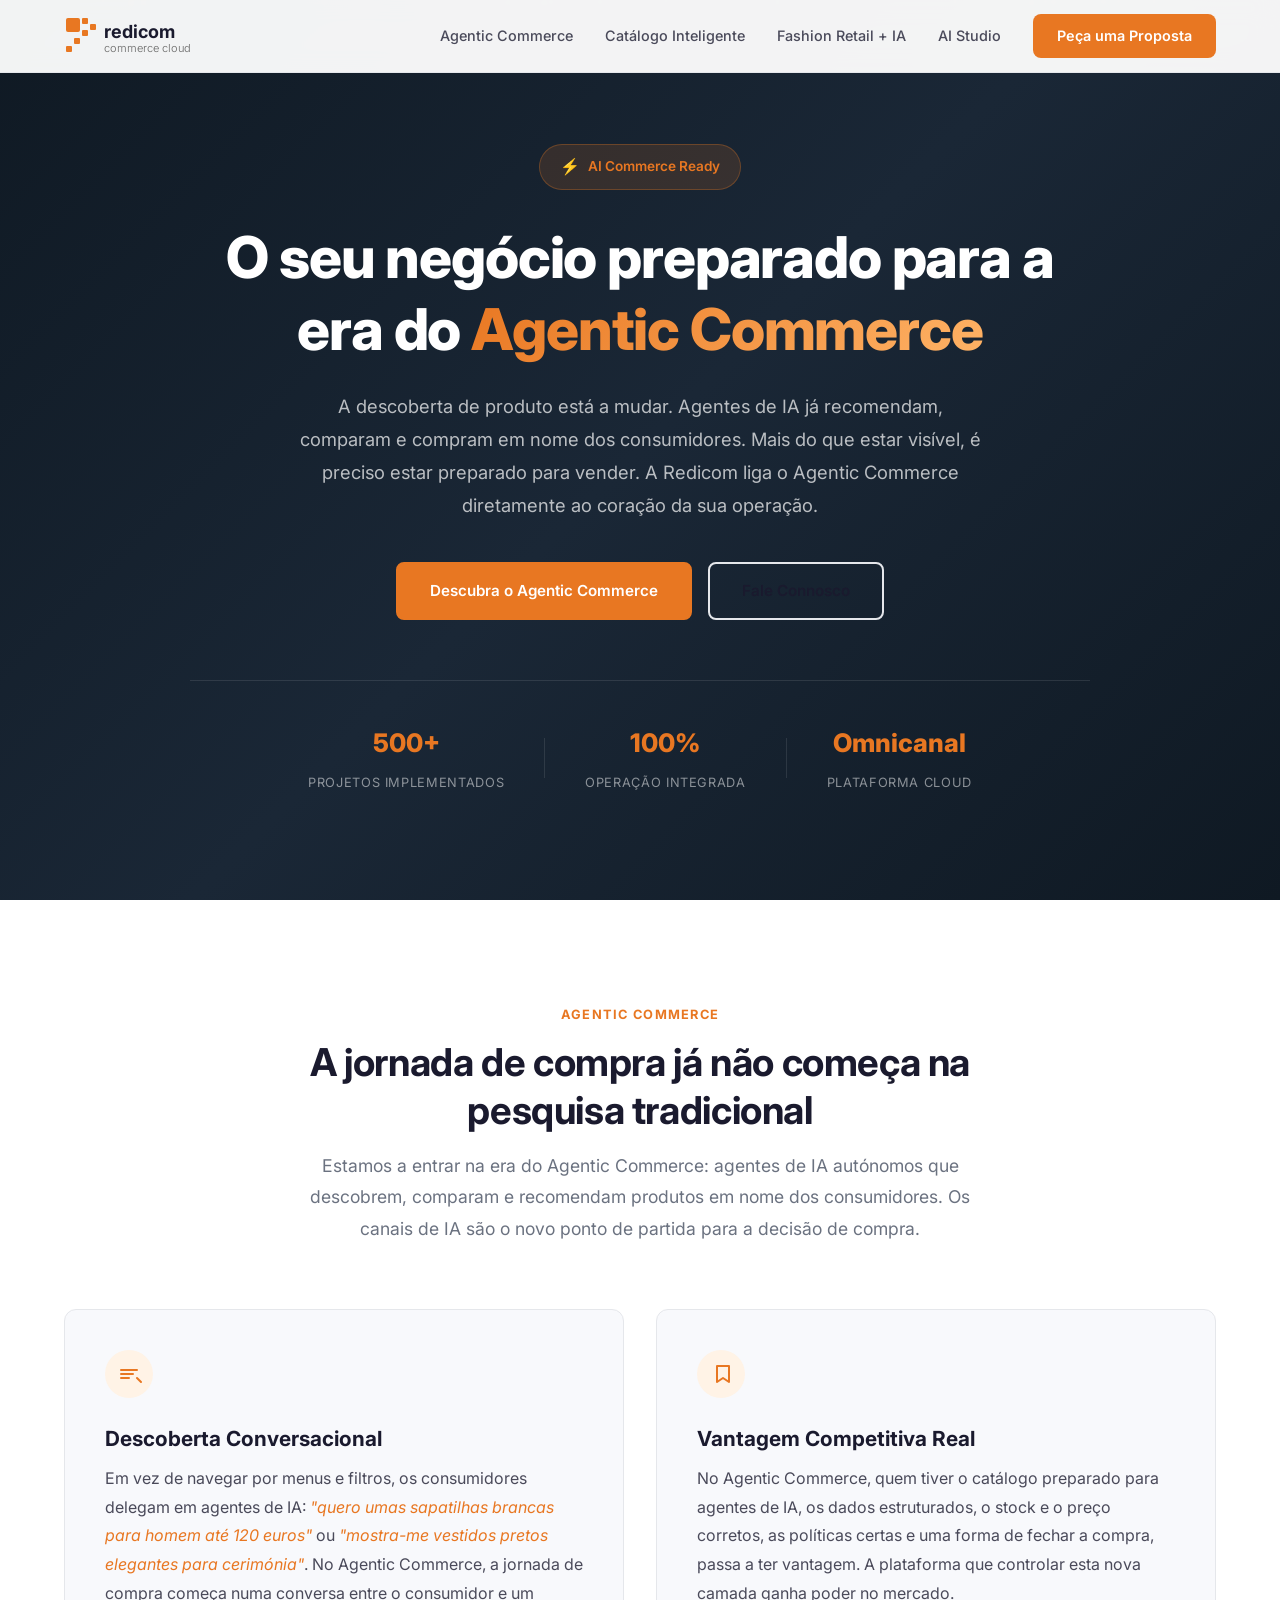
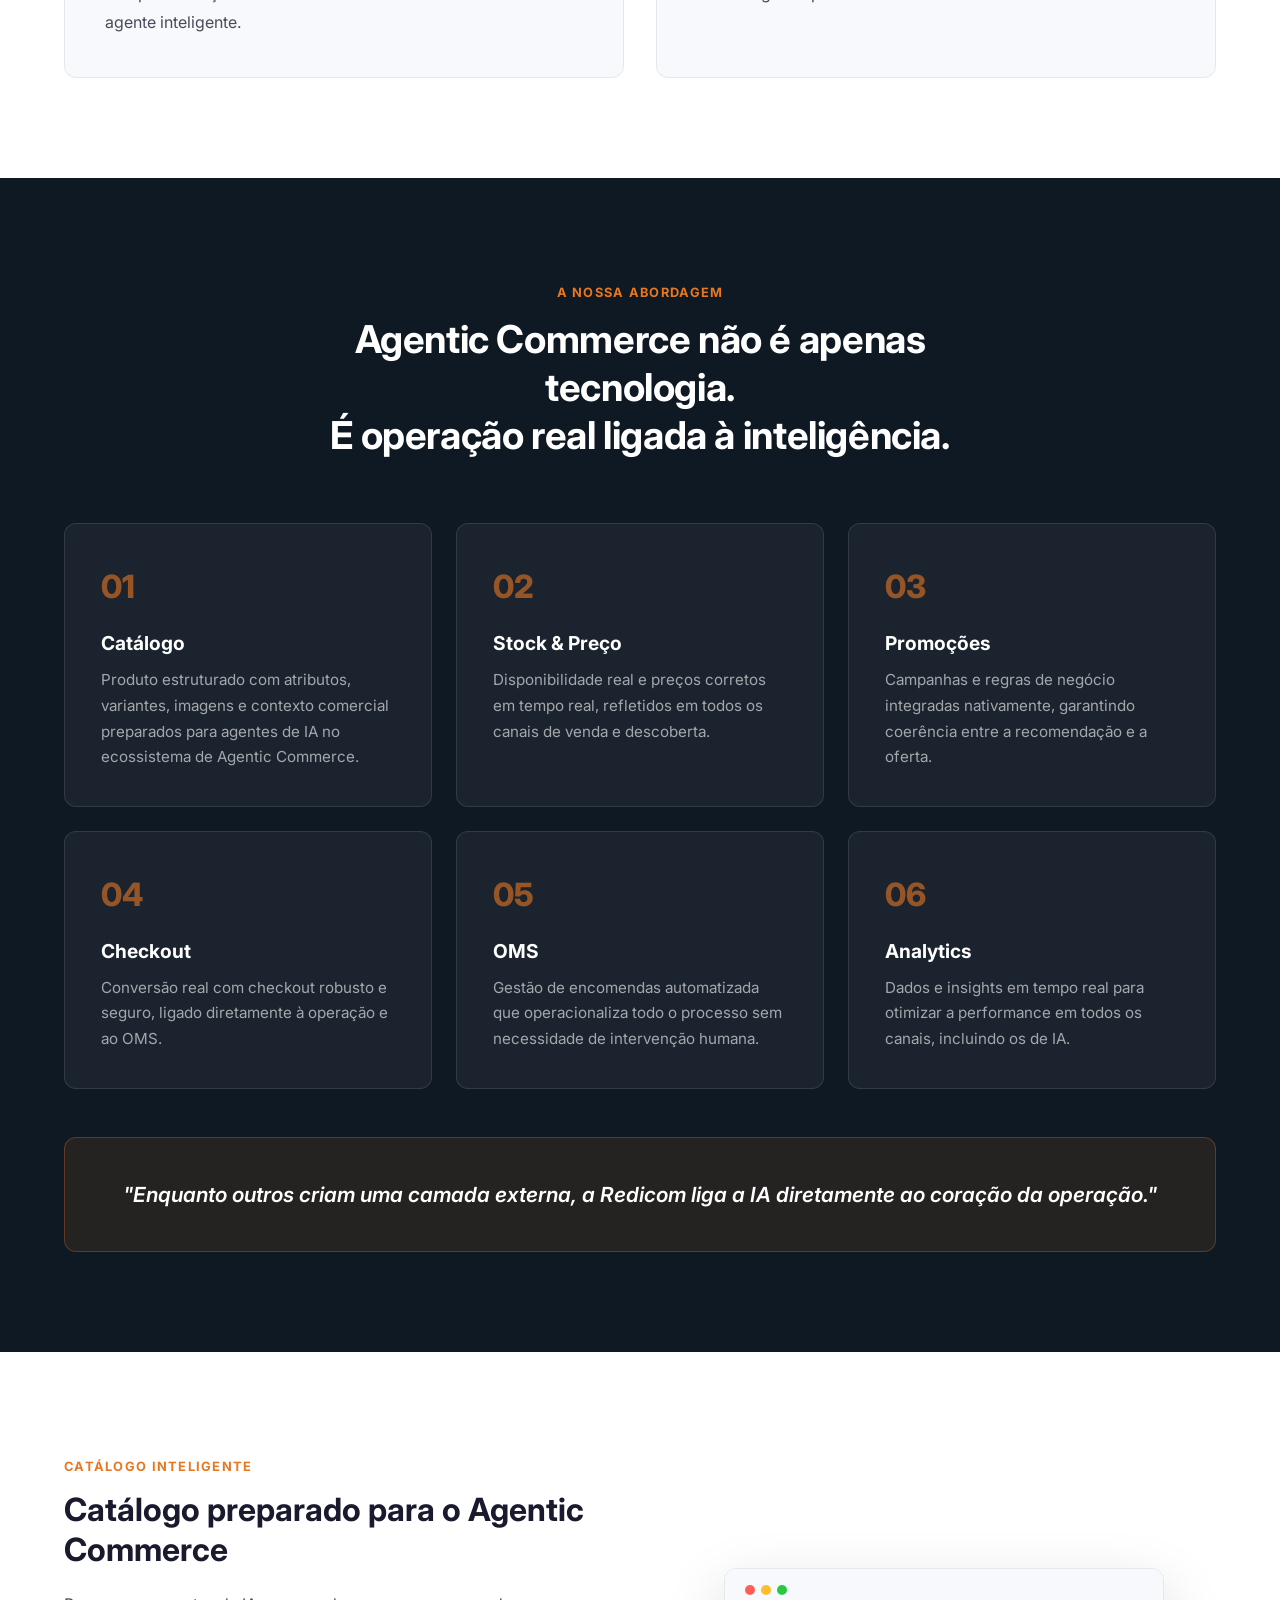
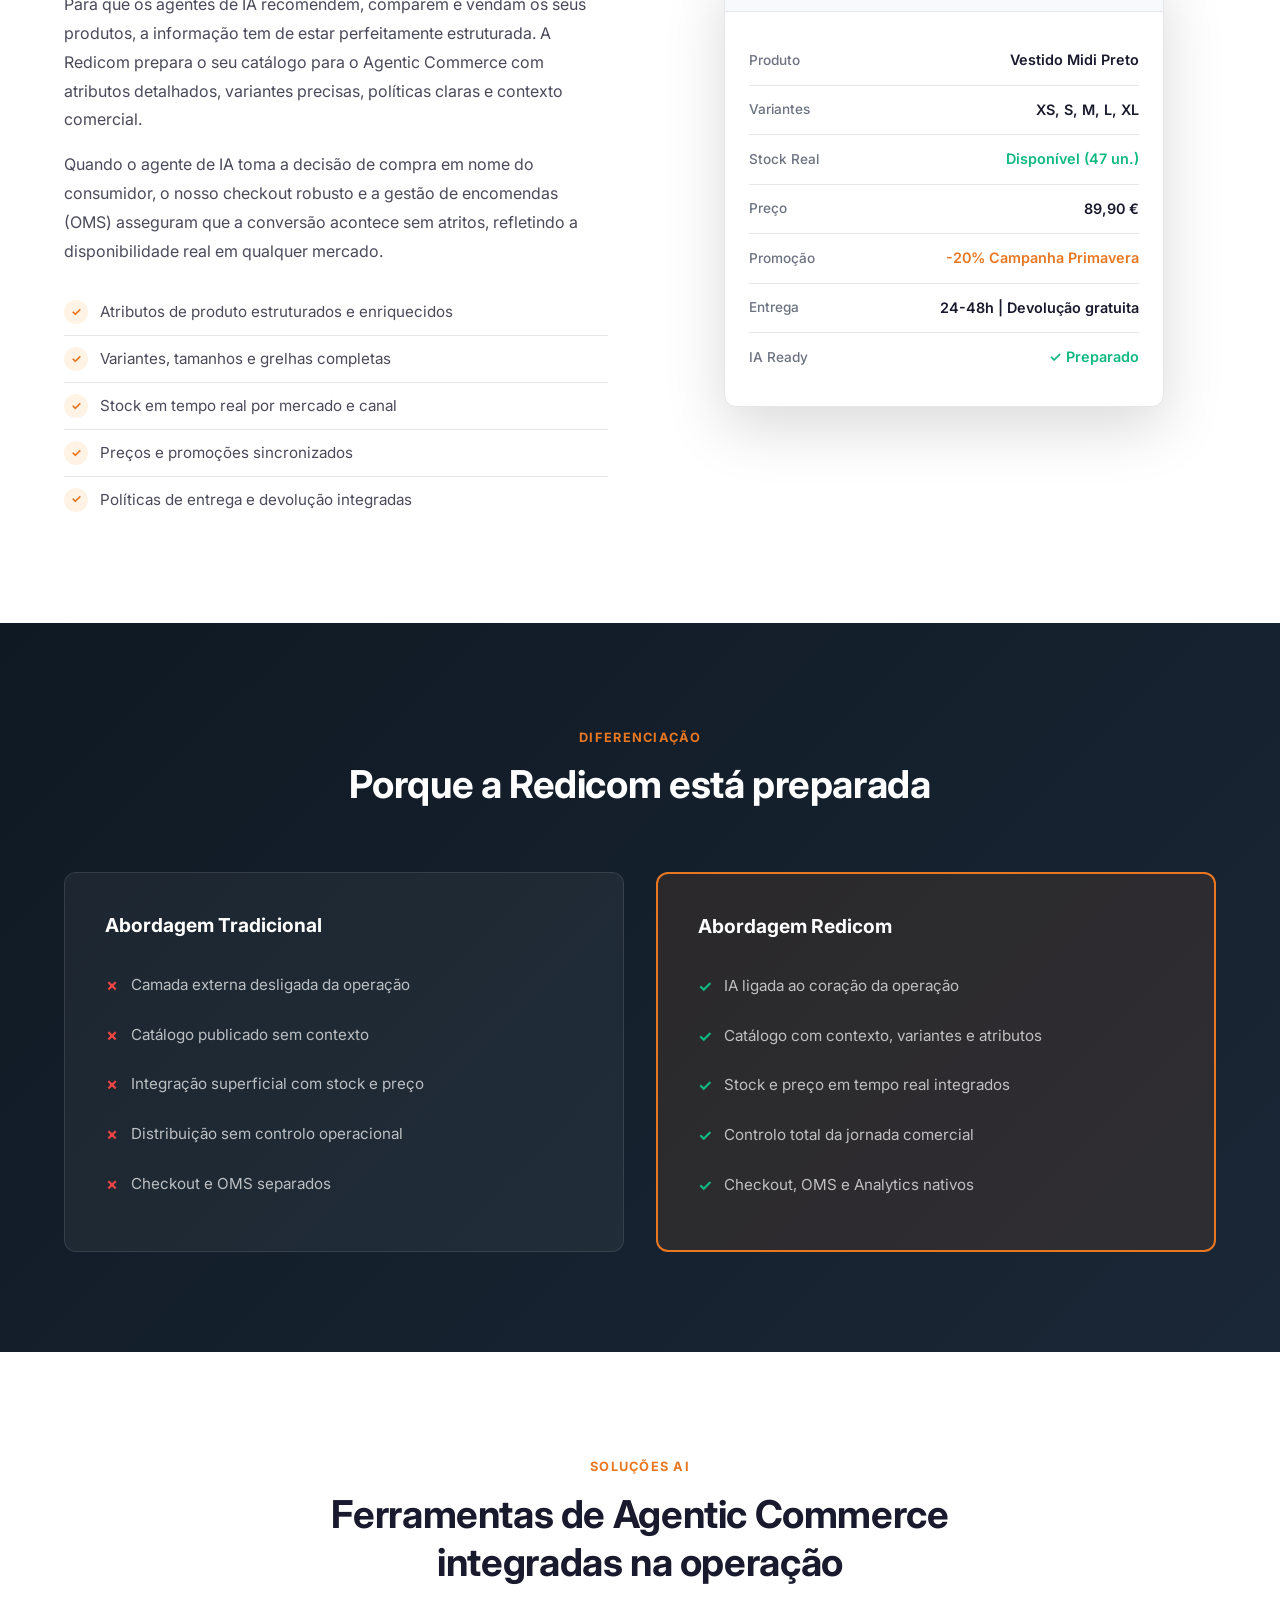
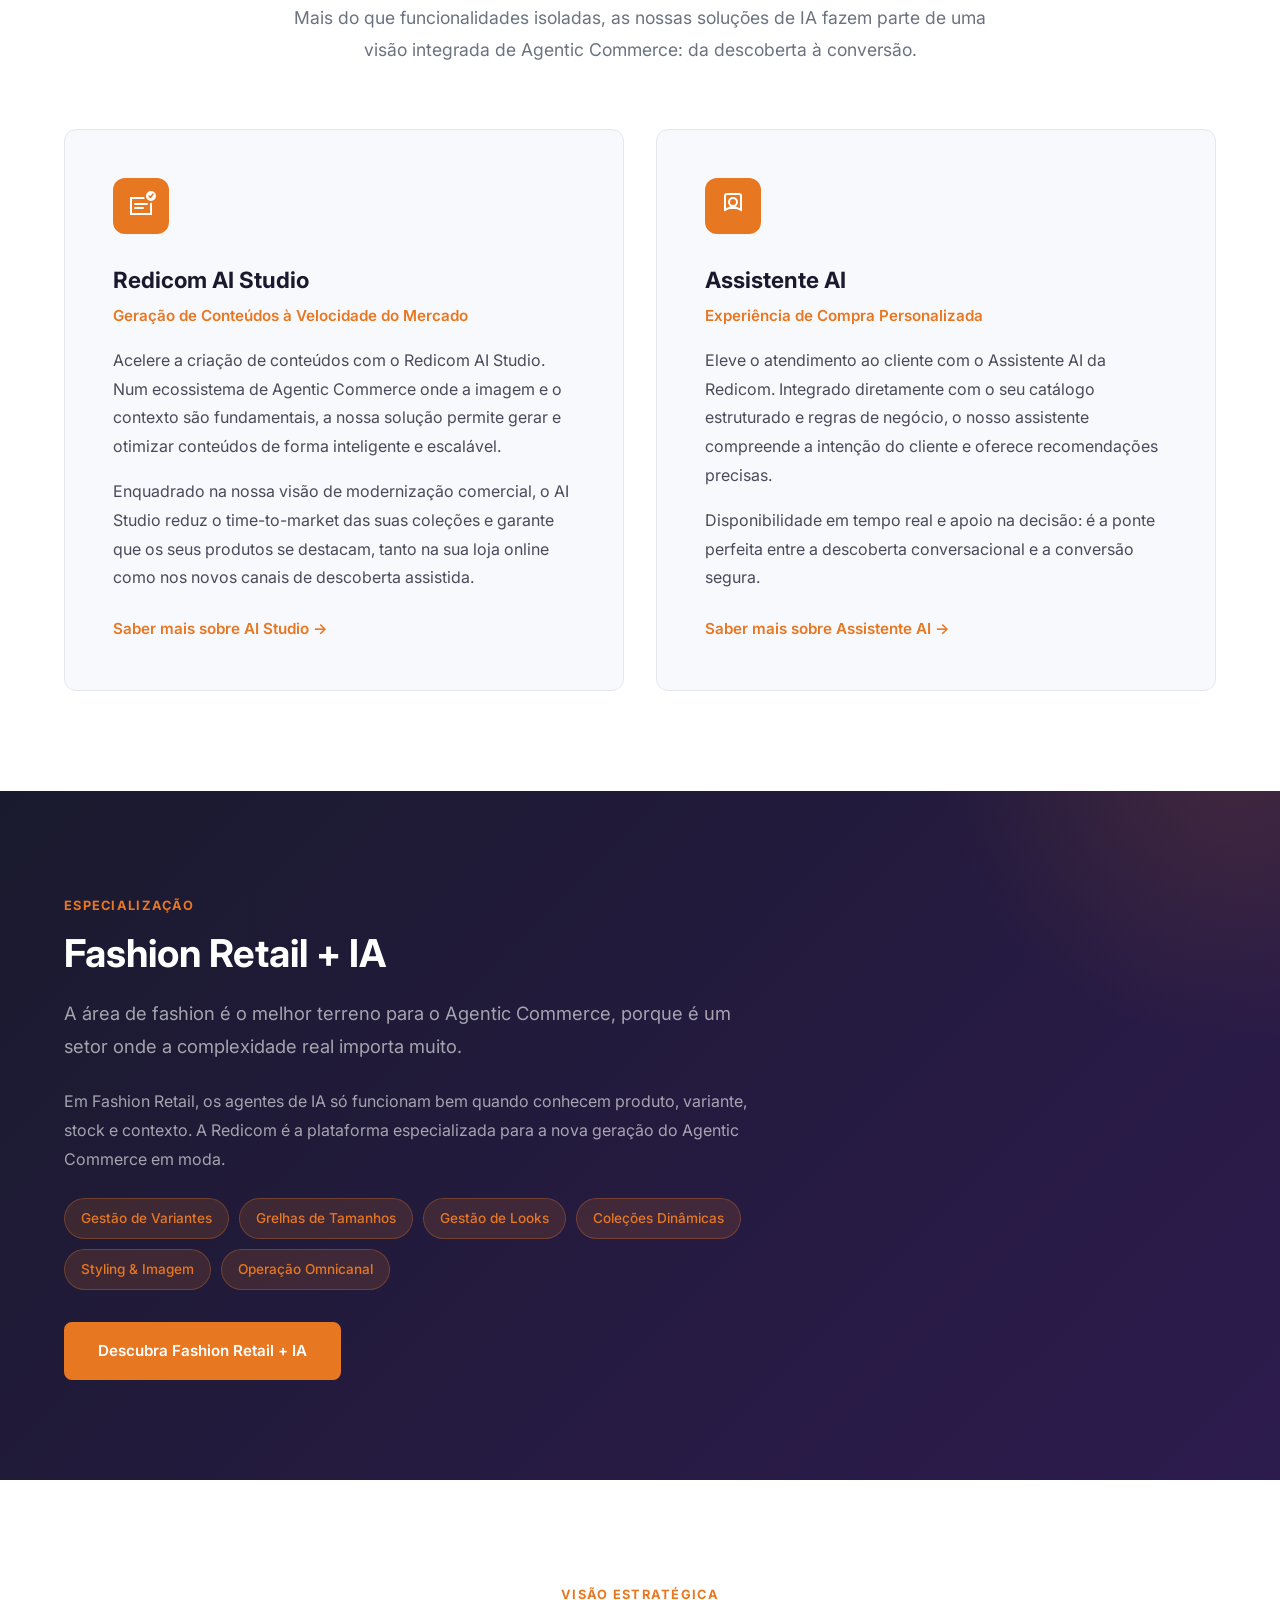
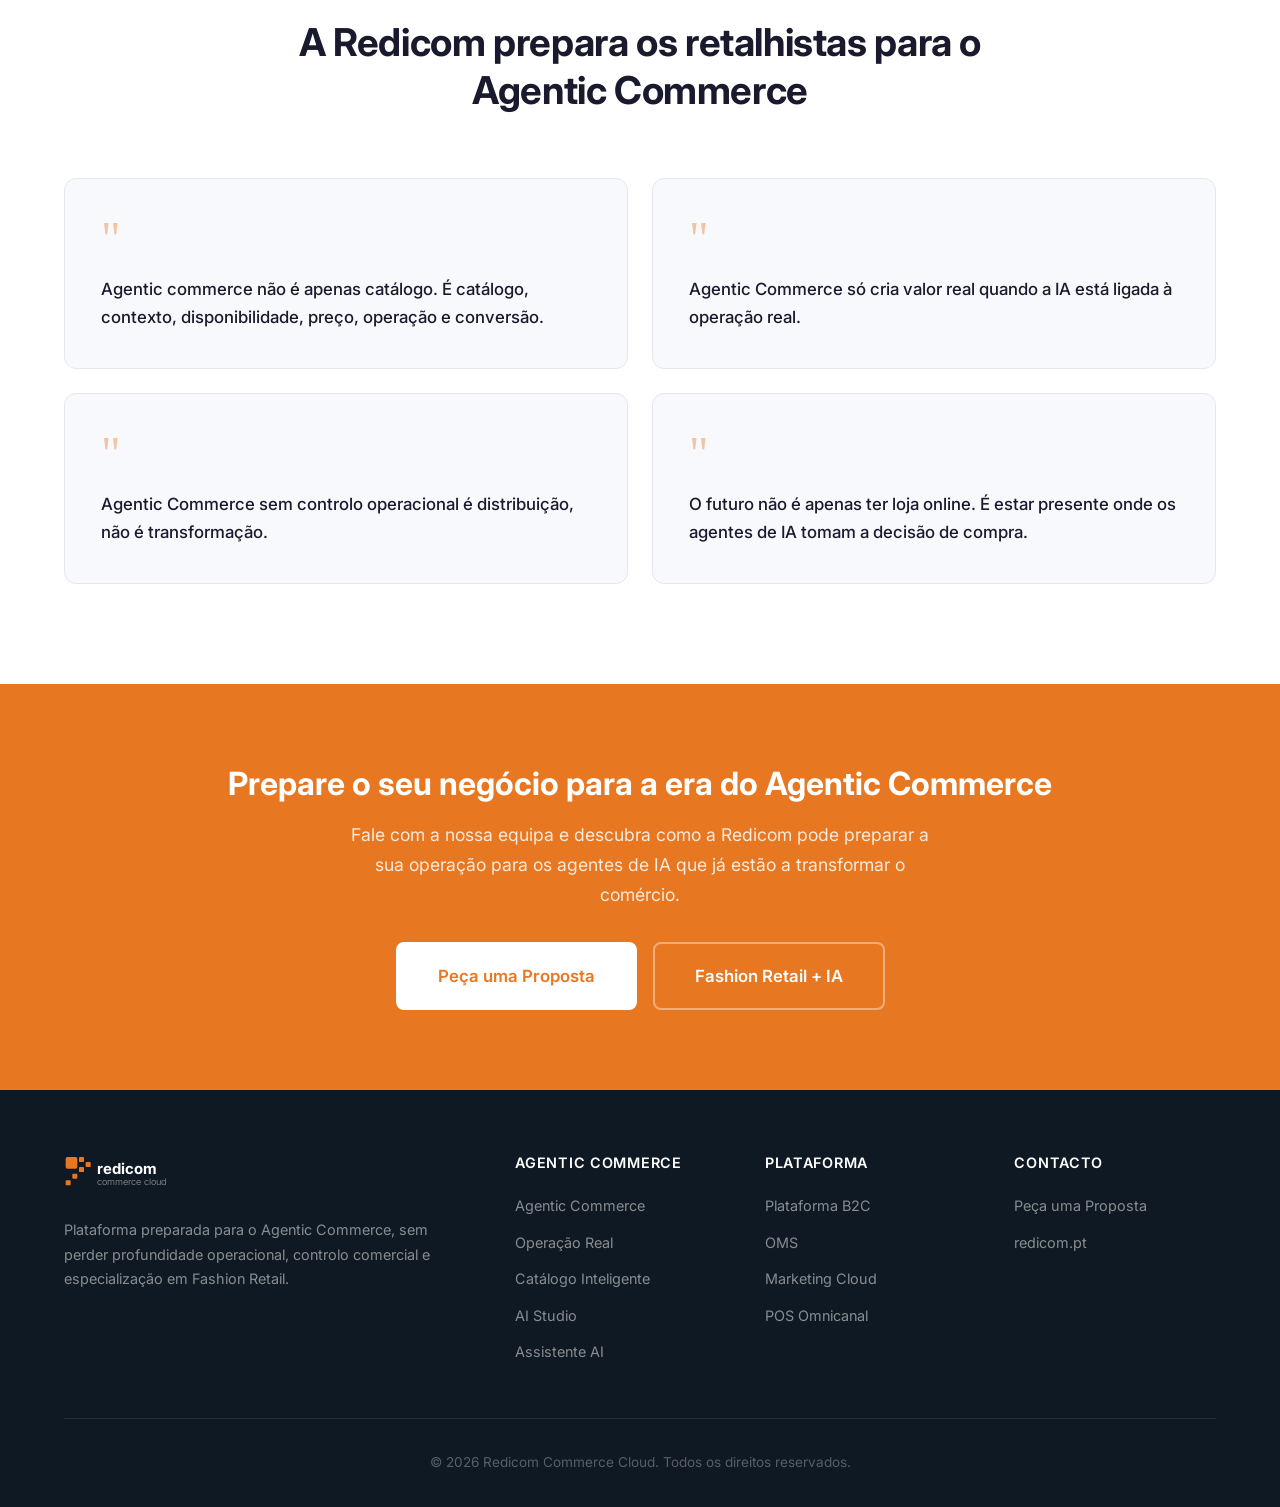
==== commit 8d0a9bd2: "feat: Integrar 'Agentic Commerce' na linguagem de ambas as páginas - Hero, navegação, secções e CTAs" ====
--- a/index.html
+++ b/index.html
@@ -3,9 +3,9 @@
 <head>
     <meta charset="UTF-8">
     <meta name="viewport" content="width=device-width, initial-scale=1.0">
-    <title>AI Commerce Ready | Redicom Commerce Cloud</title>
-    <meta name="description" content="Prepare a sua operação de retalho para a descoberta e compra assistida por Inteligência Artificial. A Redicom liga a IA ao coração da sua operação comercial.">
-    <meta name="keywords" content="AI Commerce, Agentic Commerce, Inteligência Artificial, E-commerce, Fashion Retail, Redicom">
+    <title>AI Commerce Ready | Agentic Commerce | Redicom Commerce Cloud</title>
+    <meta name="description" content="Agentic Commerce: prepare a sua operação de retalho para a descoberta e compra assistida por agentes de IA. A Redicom liga a inteligência artificial ao coração da sua operação comercial.">
+    <meta name="keywords" content="Agentic Commerce, AI Commerce, Inteligência Artificial, Agentes de IA, E-commerce, Fashion Retail, Redicom">
     <link rel="preconnect" href="https://fonts.googleapis.com">
     <link rel="preconnect" href="https://fonts.gstatic.com" crossorigin>
     <link href="https://fonts.googleapis.com/css2?family=Inter:wght@300;400;500;600;700;800&display=swap" rel="stylesheet">
@@ -29,7 +29,7 @@
                 </svg>
             </a>
             <div class="nav-links">
-                <a href="#ai-commerce" class="nav-link">AI Commerce</a>
+                <a href="#ai-commerce" class="nav-link">Agentic Commerce</a>
                 <a href="#catalogo" class="nav-link">Catálogo Inteligente</a>
                 <a href="fashion-retail-ia.html" class="nav-link">Fashion Retail + IA</a>
                 <a href="#ai-studio" class="nav-link">AI Studio</a>
@@ -50,10 +50,10 @@
             <div class="hero-badge">
                 <span class="badge-icon">&#9889;</span> AI Commerce Ready
             </div>
-            <h1>O seu negócio preparado para a nova era do <span class="gradient-text">comércio assistido por IA</span></h1>
-            <p class="hero-subtitle">A descoberta de produto está a mudar. Mais do que estar visível em canais de Inteligência Artificial, é preciso estar preparado para vender. A Redicom liga a IA diretamente ao coração da sua operação.</p>
+            <h1>O seu negócio preparado para a era do <span class="gradient-text">Agentic Commerce</span></h1>
+            <p class="hero-subtitle">A descoberta de produto está a mudar. Agentes de IA já recomendam, comparam e compram em nome dos consumidores. Mais do que estar visível, é preciso estar preparado para vender. A Redicom liga o Agentic Commerce diretamente ao coração da sua operação.</p>
             <div class="hero-actions">
-                <a href="#ai-commerce" class="btn btn-primary">Descubra o AI Commerce Ready</a>
+                <a href="#ai-commerce" class="btn btn-primary">Descubra o Agentic Commerce</a>
                 <a href="https://www.redicom.pt/pt/contactos_203.html" class="btn btn-outline">Fale Connosco</a>
             </div>
             <div class="hero-stats">
@@ -79,9 +79,9 @@
     <section class="section section-light" id="ai-commerce">
         <div class="container">
             <div class="section-header">
-                <span class="section-tag">A Mudança</span>
-                <h2>A jornada de compra já não começa apenas na pesquisa tradicional</h2>
-                <p class="section-intro">O comércio está a entrar na era da descoberta conversacional. Os canais de IA são o novo ponto de partida para a decisão de compra.</p>
+                <span class="section-tag">Agentic Commerce</span>
+                <h2>A jornada de compra já não começa na pesquisa tradicional</h2>
+                <p class="section-intro">Estamos a entrar na era do Agentic Commerce: agentes de IA autónomos que descobrem, comparam e recomendam produtos em nome dos consumidores. Os canais de IA são o novo ponto de partida para a decisão de compra.</p>
             </div>
             <div class="grid-2col">
                 <div class="content-block">
@@ -89,14 +89,14 @@
                         <svg width="48" height="48" viewBox="0 0 48 48" fill="none"><circle cx="24" cy="24" r="24" fill="#FFF3E6"/><path d="M16 20h16M16 24h12M16 28h8M32 28l4 4" stroke="#E87722" stroke-width="2" stroke-linecap="round"/></svg>
                     </div>
                     <h3>Descoberta Conversacional</h3>
-                    <p>Em vez de navegar por menus e filtros, os consumidores pedem diretamente a assistentes de IA: <em>"quero umas sapatilhas brancas para homem até 120 euros"</em> ou <em>"mostra-me vestidos pretos elegantes para cerimónia"</em>. A jornada de compra começa cada vez mais em interfaces conversacionais.</p>
+                    <p>Em vez de navegar por menus e filtros, os consumidores delegam em agentes de IA: <em>"quero umas sapatilhas brancas para homem até 120 euros"</em> ou <em>"mostra-me vestidos pretos elegantes para cerimónia"</em>. No Agentic Commerce, a jornada de compra começa numa conversa entre o consumidor e um agente inteligente.</p>
                 </div>
                 <div class="content-block">
                     <div class="content-icon">
                         <svg width="48" height="48" viewBox="0 0 48 48" fill="none"><circle cx="24" cy="24" r="24" fill="#FFF3E6"/><path d="M20 16v16l6-4 6 4V16H20z" stroke="#E87722" stroke-width="2" stroke-linecap="round" stroke-linejoin="round"/></svg>
                     </div>
                     <h3>Vantagem Competitiva Real</h3>
-                    <p>Quem tiver o catálogo preparado para IA, os dados estruturados, o stock e o preço corretos, as políticas certas e uma forma de fechar a compra, passa a ter vantagem. A plataforma que controlar esta nova camada ganha poder no mercado.</p>
+                    <p>No Agentic Commerce, quem tiver o catálogo preparado para agentes de IA, os dados estruturados, o stock e o preço corretos, as políticas certas e uma forma de fechar a compra, passa a ter vantagem. A plataforma que controlar esta nova camada ganha poder no mercado.</p>
                 </div>
             </div>
         </div>
@@ -107,13 +107,13 @@
         <div class="container">
             <div class="section-header section-header-light">
                 <span class="section-tag section-tag-light">A Nossa Abordagem</span>
-                <h2>Agentic Commerce não é apenas tecnologia. É operação ligada à inteligência.</h2>
+                <h2>Agentic Commerce não é apenas tecnologia.<br>É operação real ligada à inteligência.</h2>
             </div>
             <div class="approach-grid">
                 <div class="approach-card">
                     <div class="approach-number">01</div>
                     <h3>Catálogo</h3>
-                    <p>Produto estruturado com atributos, variantes, imagens e contexto comercial preparados para agentes de IA.</p>
+                    <p>Produto estruturado com atributos, variantes, imagens e contexto comercial preparados para agentes de IA no ecossistema de Agentic Commerce.</p>
                 </div>
                 <div class="approach-card">
                     <div class="approach-number">02</div>
@@ -155,9 +155,9 @@
             <div class="split-content">
                 <div class="split-text">
                     <span class="section-tag">Catálogo Inteligente</span>
-                    <h2>Catálogo preparado para Agentes de IA</h2>
-                    <p>Para que os assistentes de IA recomendem os seus produtos, a informação tem de estar perfeitamente estruturada. A Redicom prepara o seu catálogo com atributos detalhados, variantes precisas, políticas claras e contexto comercial.</p>
-                    <p>Quando a decisão de compra é tomada, o nosso checkout robusto e a gestão de encomendas (OMS) asseguram que a conversão acontece sem atritos, refletindo a disponibilidade real em qualquer mercado.</p>
+                    <h2>Catálogo preparado para o Agentic Commerce</h2>
+                    <p>Para que os agentes de IA recomendem, comparem e vendam os seus produtos, a informação tem de estar perfeitamente estruturada. A Redicom prepara o seu catálogo para o Agentic Commerce com atributos detalhados, variantes precisas, políticas claras e contexto comercial.</p>
+                    <p>Quando o agente de IA toma a decisão de compra em nome do consumidor, o nosso checkout robusto e a gestão de encomendas (OMS) asseguram que a conversão acontece sem atritos, refletindo a disponibilidade real em qualquer mercado.</p>
                     <ul class="feature-list">
                         <li>
                             <span class="feature-check">&#10003;</span>
@@ -261,8 +261,8 @@
         <div class="container">
             <div class="section-header">
                 <span class="section-tag">Soluções AI</span>
-                <h2>Ferramentas de IA integradas na operação</h2>
-                <p class="section-intro">Mais do que funcionalidades isoladas, as nossas soluções de IA fazem parte de uma visão integrada de modernização comercial.</p>
+                <h2>Ferramentas de Agentic Commerce integradas na operação</h2>
+                <p class="section-intro">Mais do que funcionalidades isoladas, as nossas soluções de IA fazem parte de uma visão integrada de Agentic Commerce: da descoberta à conversão.</p>
             </div>
             <div class="grid-2col">
                 <div class="solution-card">
@@ -271,7 +271,7 @@
                     </div>
                     <h3>Redicom AI Studio</h3>
                     <p class="solution-tagline">Geração de Conteúdos à Velocidade do Mercado</p>
-                    <p>Acelere a criação de conteúdos com o Redicom AI Studio. Num ambiente de comércio onde a imagem e o contexto são fundamentais, a nossa solução permite gerar e otimizar conteúdos de forma inteligente e escalável.</p>
+                    <p>Acelere a criação de conteúdos com o Redicom AI Studio. Num ecossistema de Agentic Commerce onde a imagem e o contexto são fundamentais, a nossa solução permite gerar e otimizar conteúdos de forma inteligente e escalável.</p>
                     <p>Enquadrado na nossa visão de modernização comercial, o AI Studio reduz o time-to-market das suas coleções e garante que os seus produtos se destacam, tanto na sua loja online como nos novos canais de descoberta assistida.</p>
                     <a href="#" class="solution-link">Saber mais sobre AI Studio &rarr;</a>
                 </div>
@@ -296,8 +296,8 @@
                 <div class="fashion-text">
                     <span class="section-tag section-tag-light">Especialização</span>
                     <h2>Fashion Retail + IA</h2>
-                    <p class="fashion-lead">A área de fashion é o melhor terreno para a narrativa AI Commerce Ready, porque é um setor onde a complexidade real importa muito.</p>
-                    <p>Em Fashion Retail, a IA só funciona bem quando conhece produto, variante, stock e contexto. A Redicom é a plataforma especializada para a nova geração do comércio em moda.</p>
+                    <p class="fashion-lead">A área de fashion é o melhor terreno para o Agentic Commerce, porque é um setor onde a complexidade real importa muito.</p>
+                    <p>Em Fashion Retail, os agentes de IA só funcionam bem quando conhecem produto, variante, stock e contexto. A Redicom é a plataforma especializada para a nova geração do Agentic Commerce em moda.</p>
                     <div class="fashion-features">
                         <span class="fashion-tag">Gestão de Variantes</span>
                         <span class="fashion-tag">Grelhas de Tamanhos</span>
@@ -317,7 +317,7 @@
         <div class="container">
             <div class="section-header">
                 <span class="section-tag">Visão Estratégica</span>
-                <h2>A Redicom prepara os retalhistas para vender na nova era</h2>
+                <h2>A Redicom prepara os retalhistas para o Agentic Commerce</h2>
             </div>
             <div class="quotes-grid">
                 <div class="quote-card">
@@ -326,15 +326,15 @@
                 </div>
                 <div class="quote-card">
                     <div class="quote-icon">"</div>
-                    <p>A IA só cria valor real quando está ligada à operação real.</p>
+                    <p>Agentic Commerce só cria valor real quando a IA está ligada à operação real.</p>
                 </div>
                 <div class="quote-card">
                     <div class="quote-icon">"</div>
-                    <p>Descoberta em IA sem controlo operacional é distribuição, não é transformação.</p>
+                    <p>Agentic Commerce sem controlo operacional é distribuição, não é transformação.</p>
                 </div>
                 <div class="quote-card">
                     <div class="quote-icon">"</div>
-                    <p>O futuro não é apenas ter loja online. É estar presente onde a decisão acontece.</p>
+                    <p>O futuro não é apenas ter loja online. É estar presente onde os agentes de IA tomam a decisão de compra.</p>
                 </div>
             </div>
         </div>
@@ -344,8 +344,8 @@
     <section class="section section-cta">
         <div class="container">
             <div class="cta-content">
-                <h2>Prepare o seu negócio para a nova era do comércio assistido por IA</h2>
-                <p>Fale com a nossa equipa e descubra como a Redicom pode preparar a sua operação para os canais de IA.</p>
+                <h2>Prepare o seu negócio para a era do Agentic Commerce</h2>
+                <p>Fale com a nossa equipa e descubra como a Redicom pode preparar a sua operação para os agentes de IA que já estão a transformar o comércio.</p>
                 <div class="cta-actions">
                     <a href="https://www.redicom.pt/pt/contactos_203.html" class="btn btn-primary btn-large">Peça uma Proposta</a>
                     <a href="fashion-retail-ia.html" class="btn btn-outline-light btn-large">Fashion Retail + IA</a>
@@ -369,11 +369,11 @@
                         <text x="40" y="22" font-family="Inter, sans-serif" font-size="18" font-weight="700" fill="#fff">redicom</text>
                         <text x="40" y="36" font-family="Inter, sans-serif" font-size="11" font-weight="300" fill="#999">commerce cloud</text>
                     </svg>
-                    <p class="footer-desc">Plataforma preparada para a nova era do comércio assistido por IA, sem perder profundidade operacional, controlo comercial e especialização em Fashion Retail.</p>
+                    <p class="footer-desc">Plataforma preparada para o Agentic Commerce, sem perder profundidade operacional, controlo comercial e especialização em Fashion Retail.</p>
                 </div>
                 <div class="footer-links">
-                    <h4>AI Commerce</h4>
-                    <a href="#ai-commerce">A Mudança</a>
+                    <h4>Agentic Commerce</h4>
+                    <a href="#ai-commerce">Agentic Commerce</a>
                     <a href="#operacao">Operação Real</a>
                     <a href="#catalogo">Catálogo Inteligente</a>
                     <a href="#ai-studio">AI Studio</a>
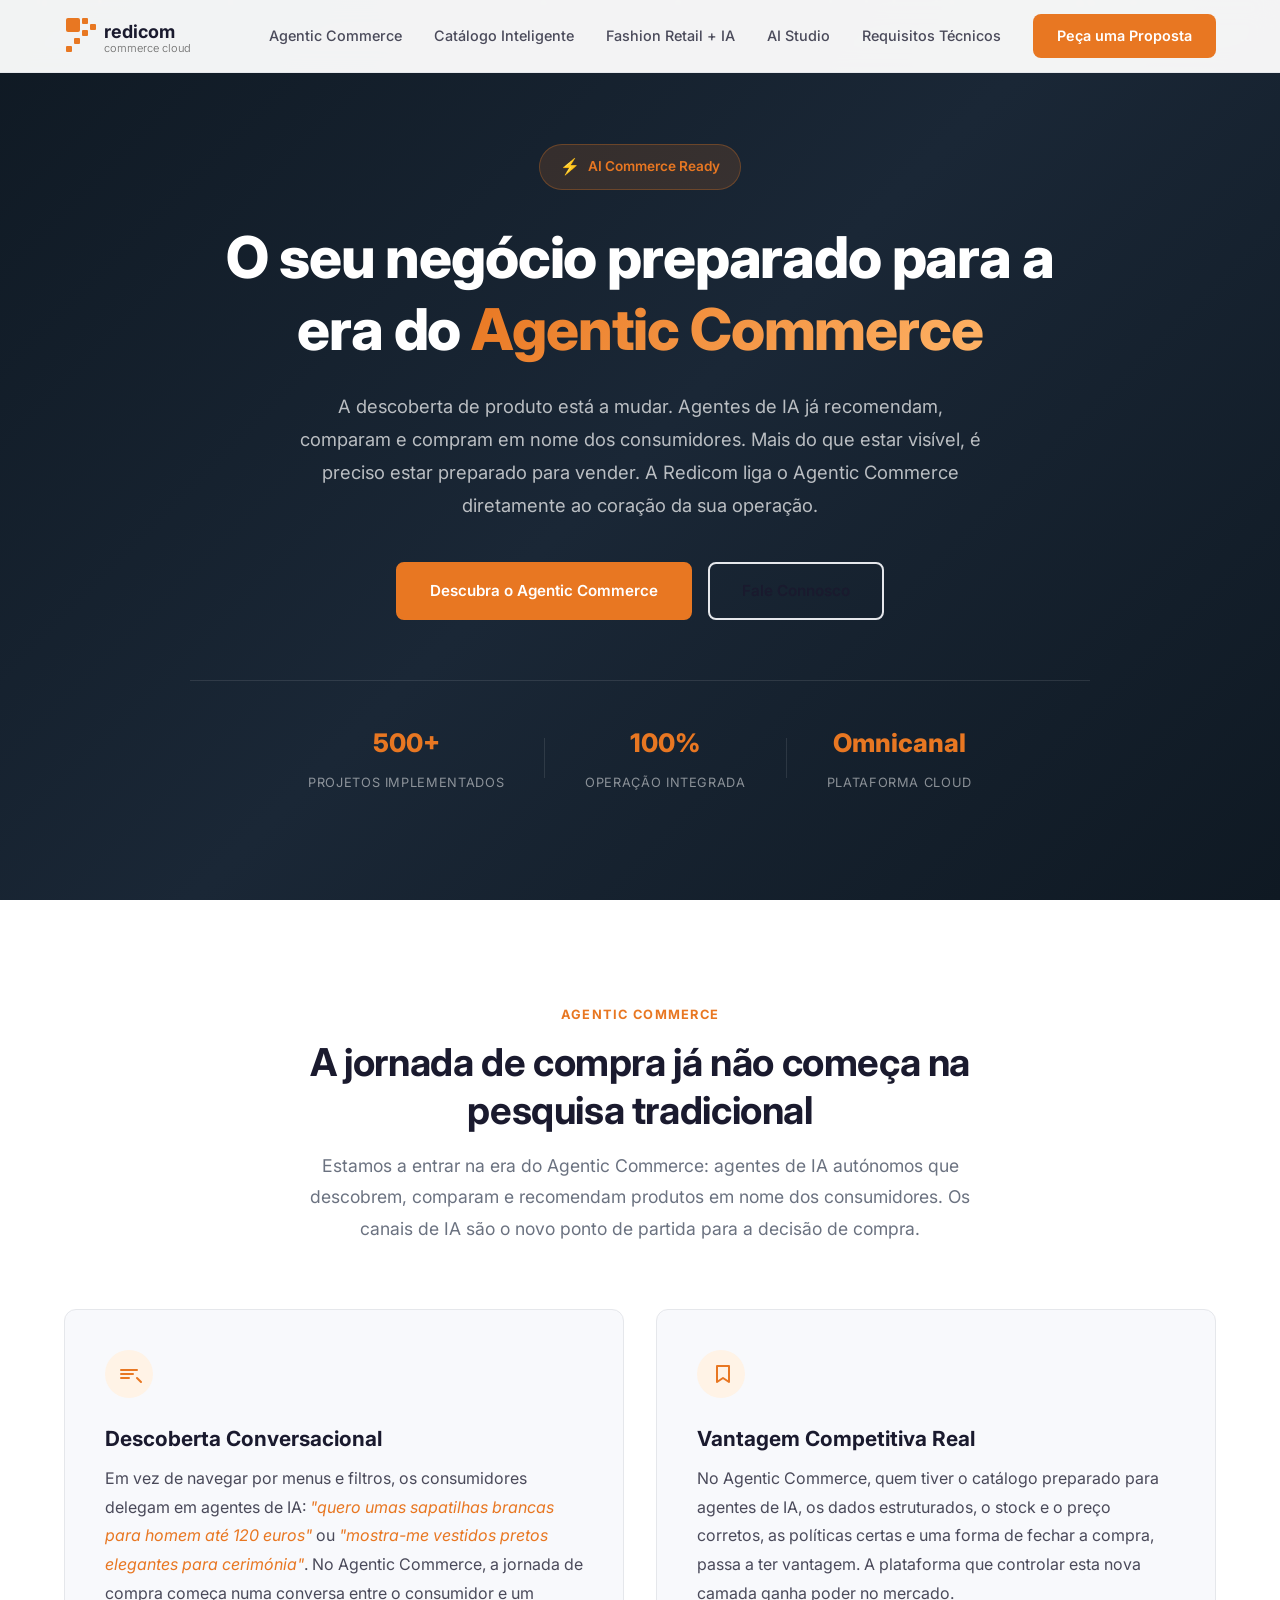
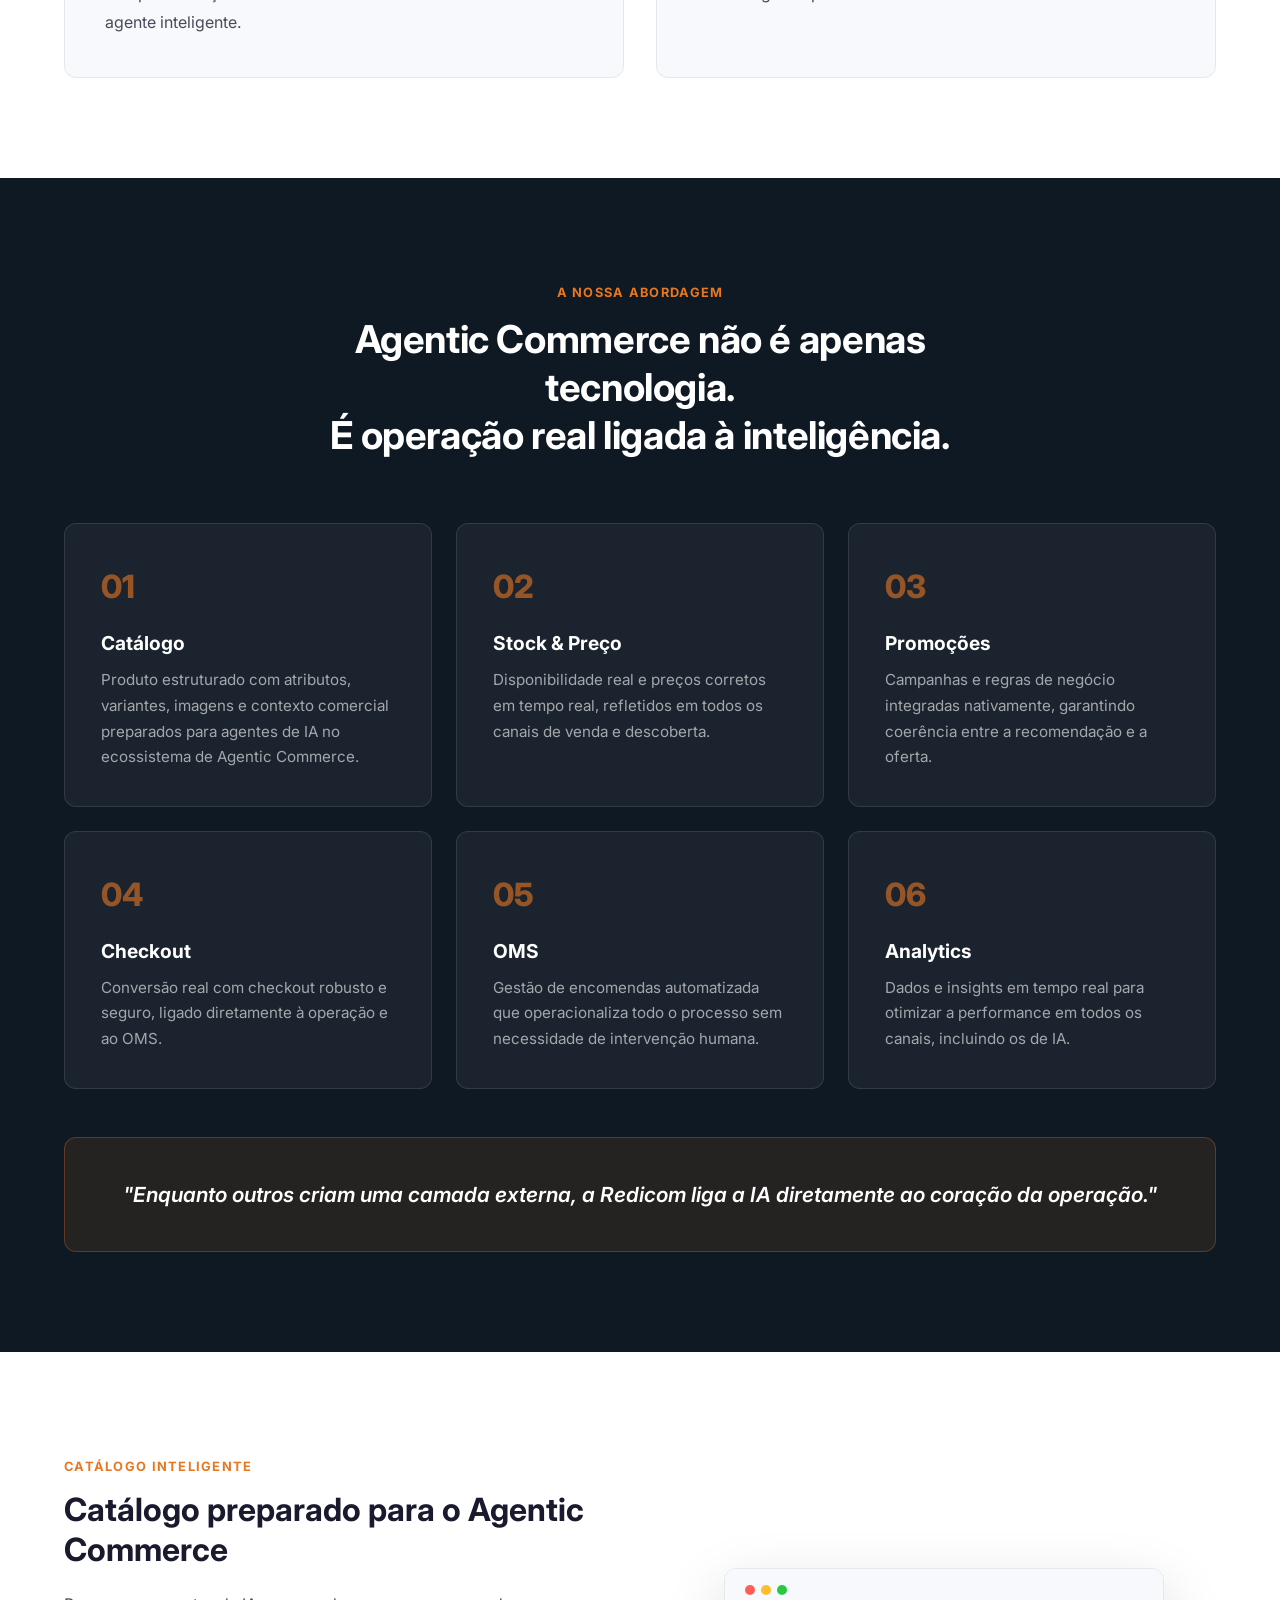
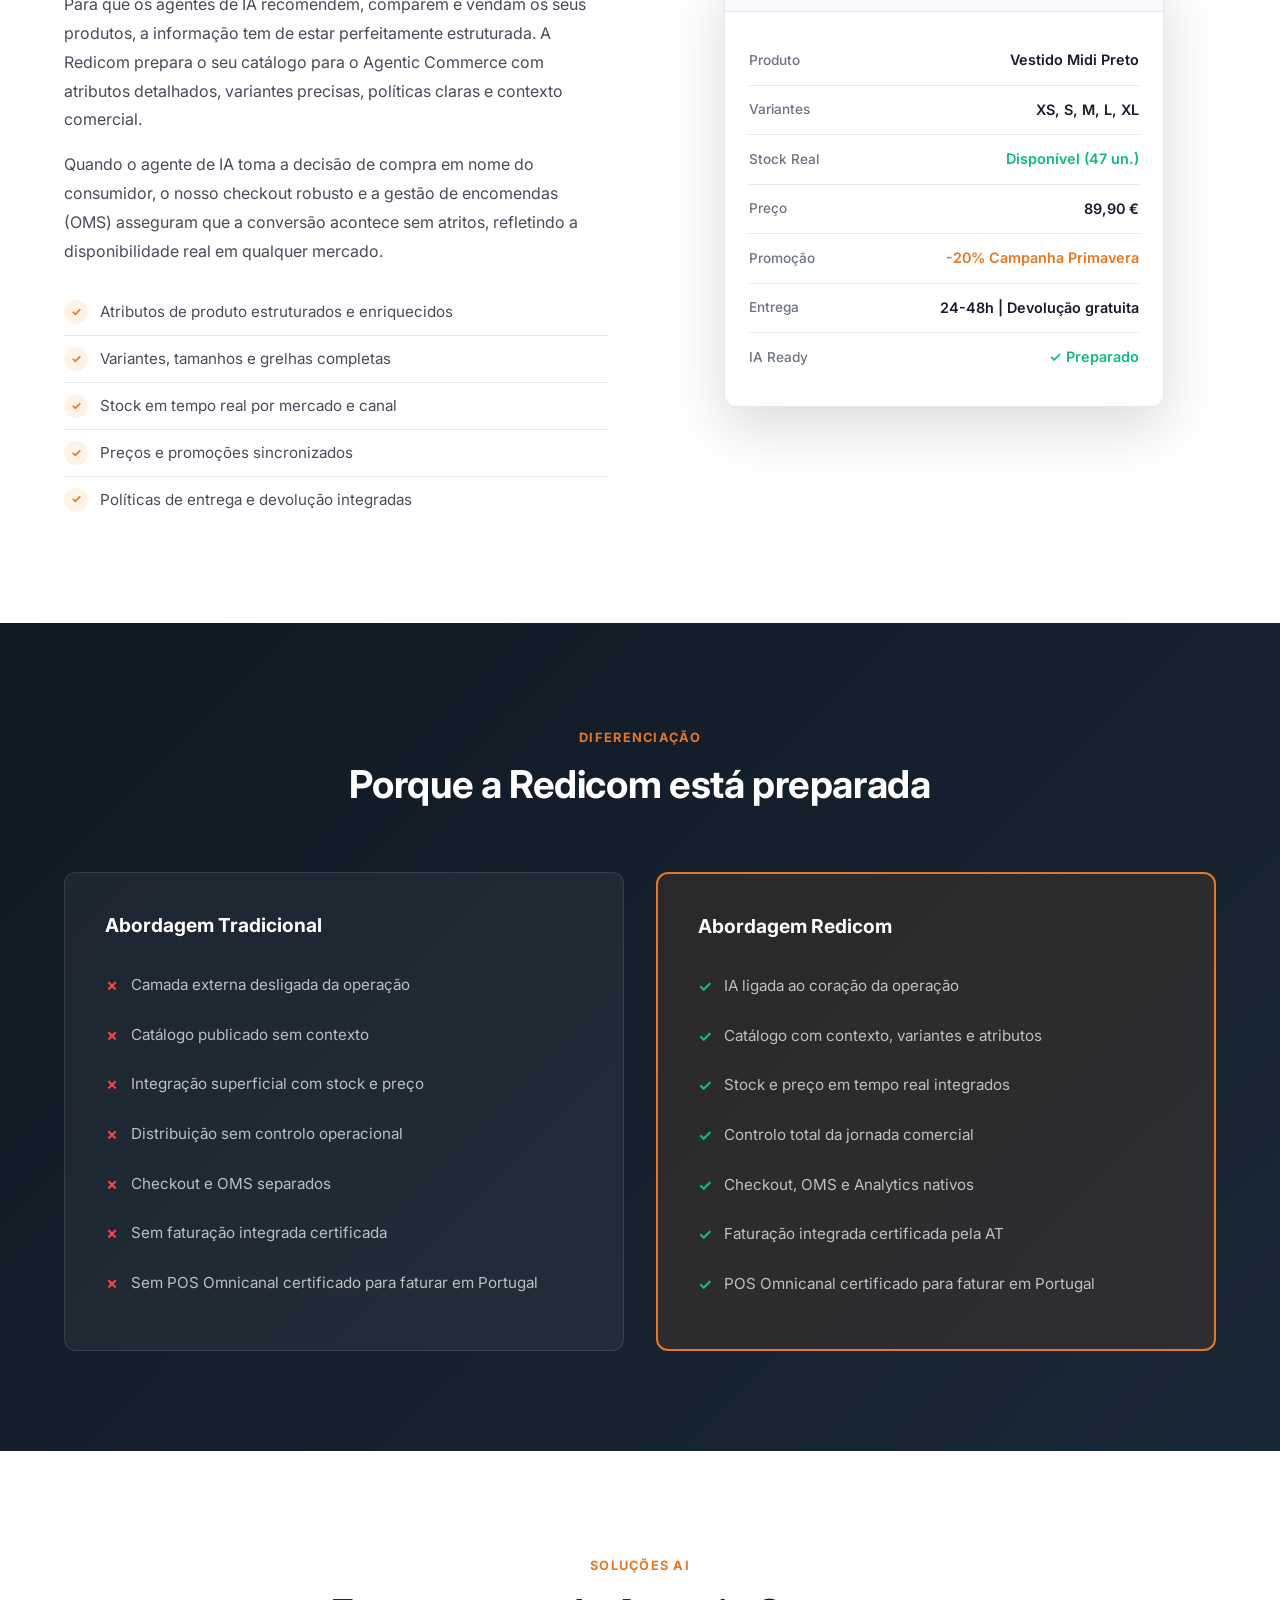
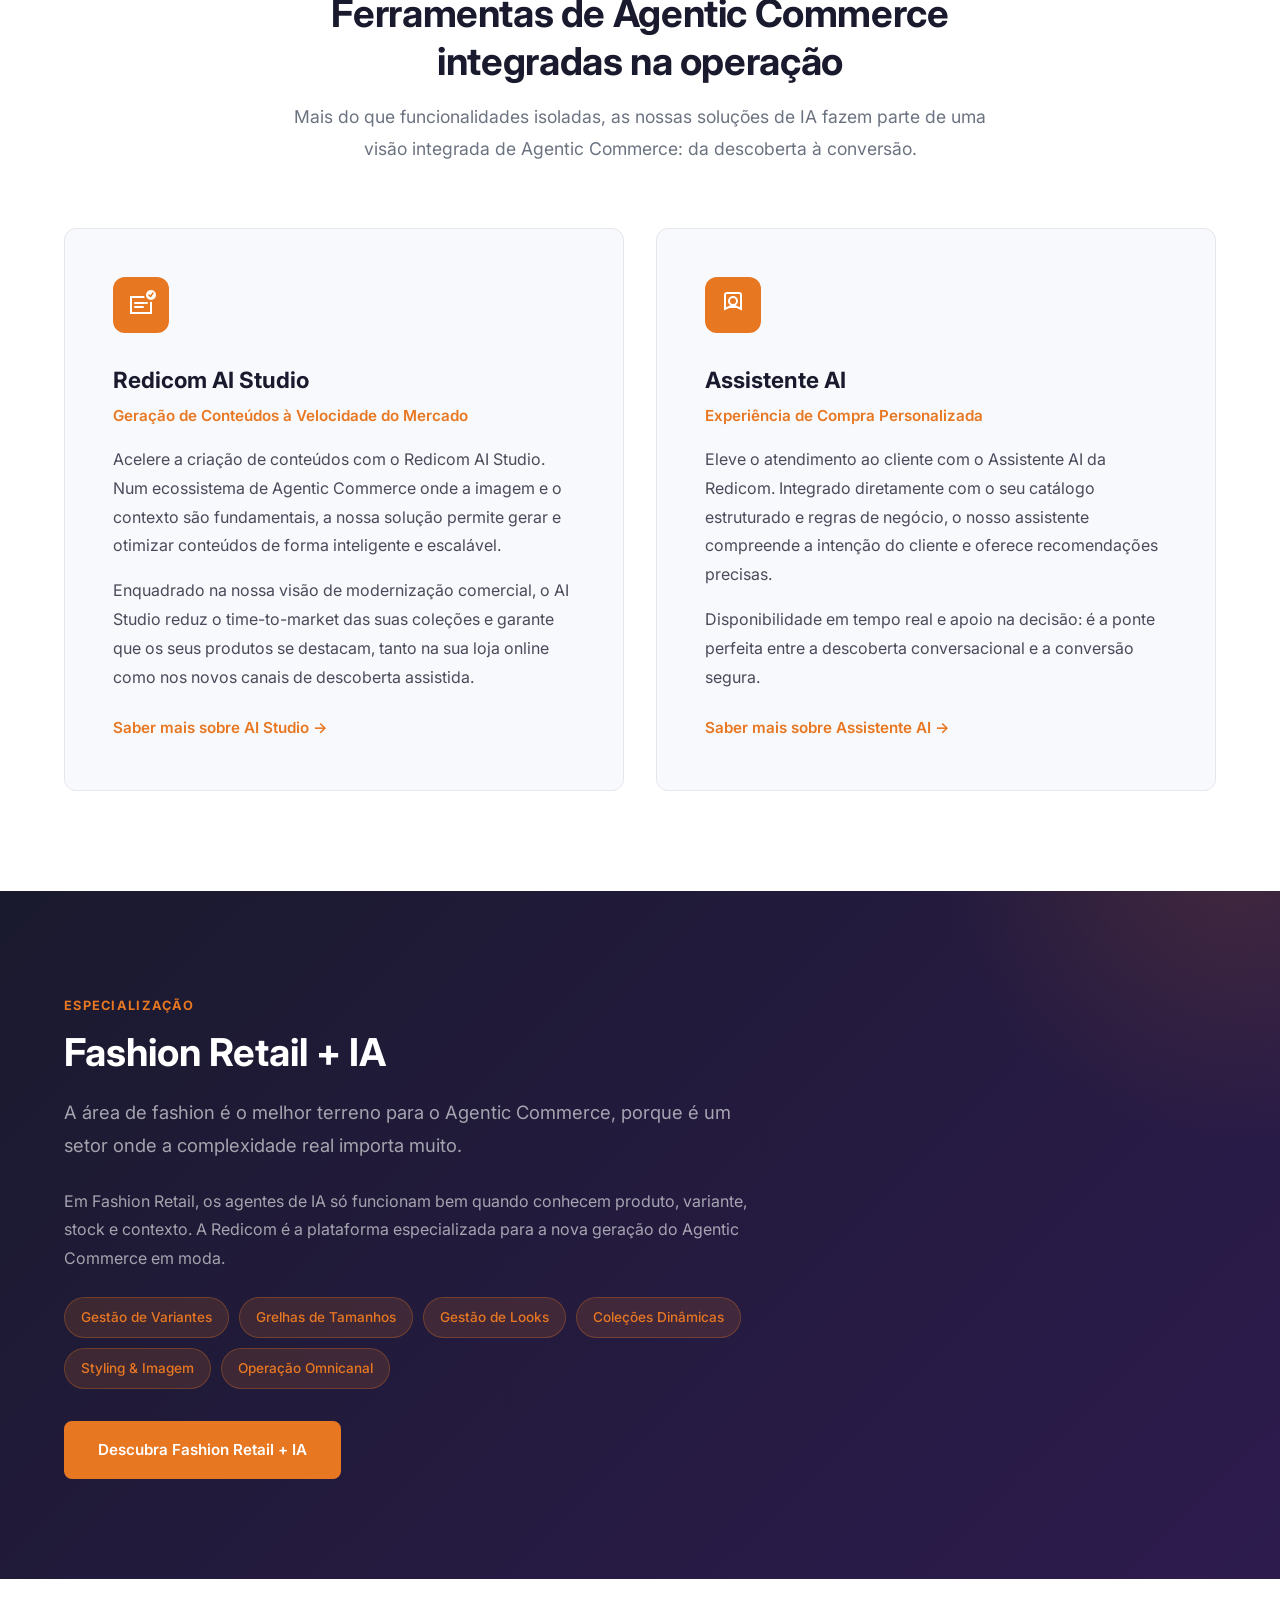
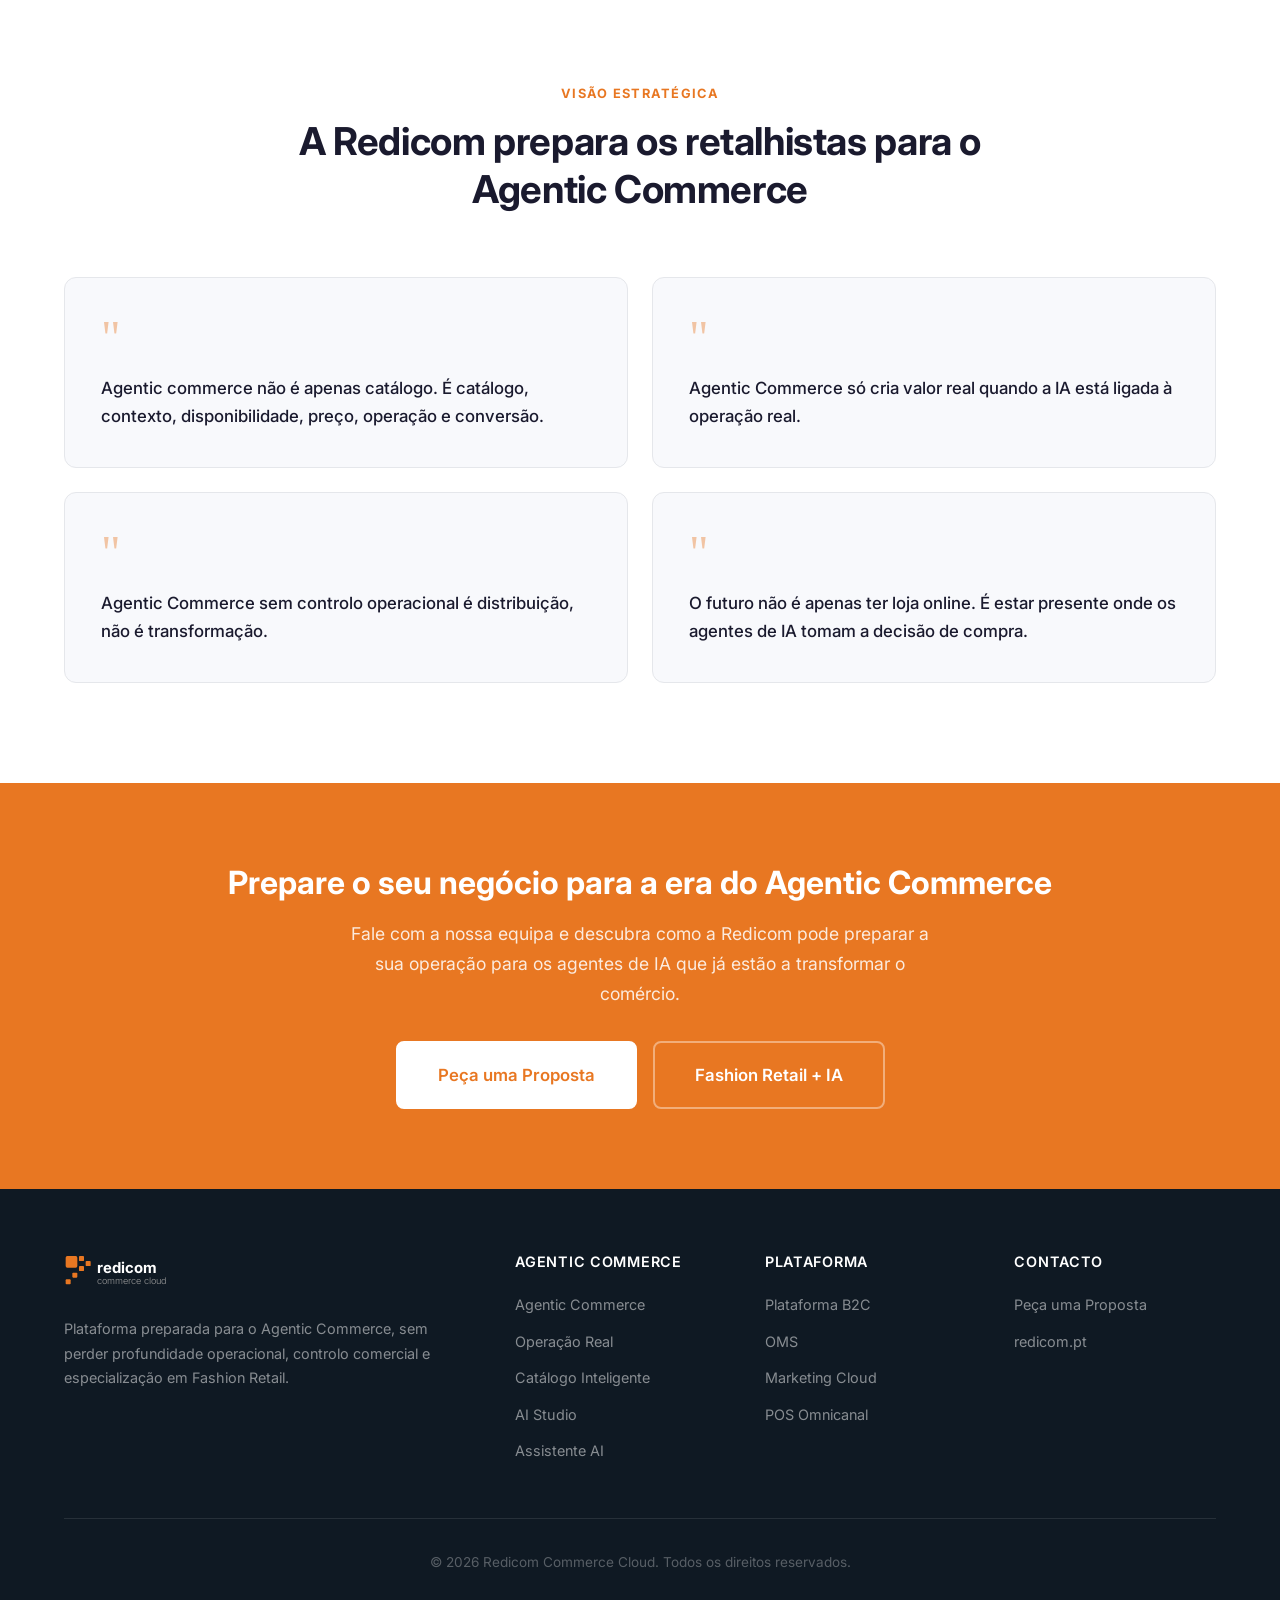
==== commit 083b1032: "feat: Adicionar página técnica Agentic Storefronts + faturação AT e POS na comparação - Nova página " ====
--- a/index.html
+++ b/index.html
@@ -33,6 +33,7 @@
                 <a href="#catalogo" class="nav-link">Catálogo Inteligente</a>
                 <a href="fashion-retail-ia.html" class="nav-link">Fashion Retail + IA</a>
                 <a href="#ai-studio" class="nav-link">AI Studio</a>
+                <a href="agentic-storefronts.html" class="nav-link">Requisitos Técnicos</a>
                 <a href="https://www.redicom.pt/pt/contactos_203.html" class="nav-link nav-cta">Peça uma Proposta</a>
             </div>
             <button class="nav-toggle" id="navToggle" aria-label="Menu">
@@ -240,6 +241,8 @@
                         <li><span class="x-mark">&#10007;</span> Integração superficial com stock e preço</li>
                         <li><span class="x-mark">&#10007;</span> Distribuição sem controlo operacional</li>
                         <li><span class="x-mark">&#10007;</span> Checkout e OMS separados</li>
+                        <li><span class="x-mark">&#10007;</span> Sem faturação integrada certificada</li>
+                        <li><span class="x-mark">&#10007;</span> Sem POS Omnicanal certificado para faturar em Portugal</li>
                     </ul>
                 </div>
                 <div class="comparison-col comparison-redicom">
@@ -250,6 +253,8 @@
                         <li><span class="check-mark">&#10003;</span> Stock e preço em tempo real integrados</li>
                         <li><span class="check-mark">&#10003;</span> Controlo total da jornada comercial</li>
                         <li><span class="check-mark">&#10003;</span> Checkout, OMS e Analytics nativos</li>
+                        <li><span class="check-mark">&#10003;</span> Faturação integrada certificada pela AT</li>
+                        <li><span class="check-mark">&#10003;</span> POS Omnicanal certificado para faturar em Portugal</li>
                     </ul>
                 </div>
             </div>
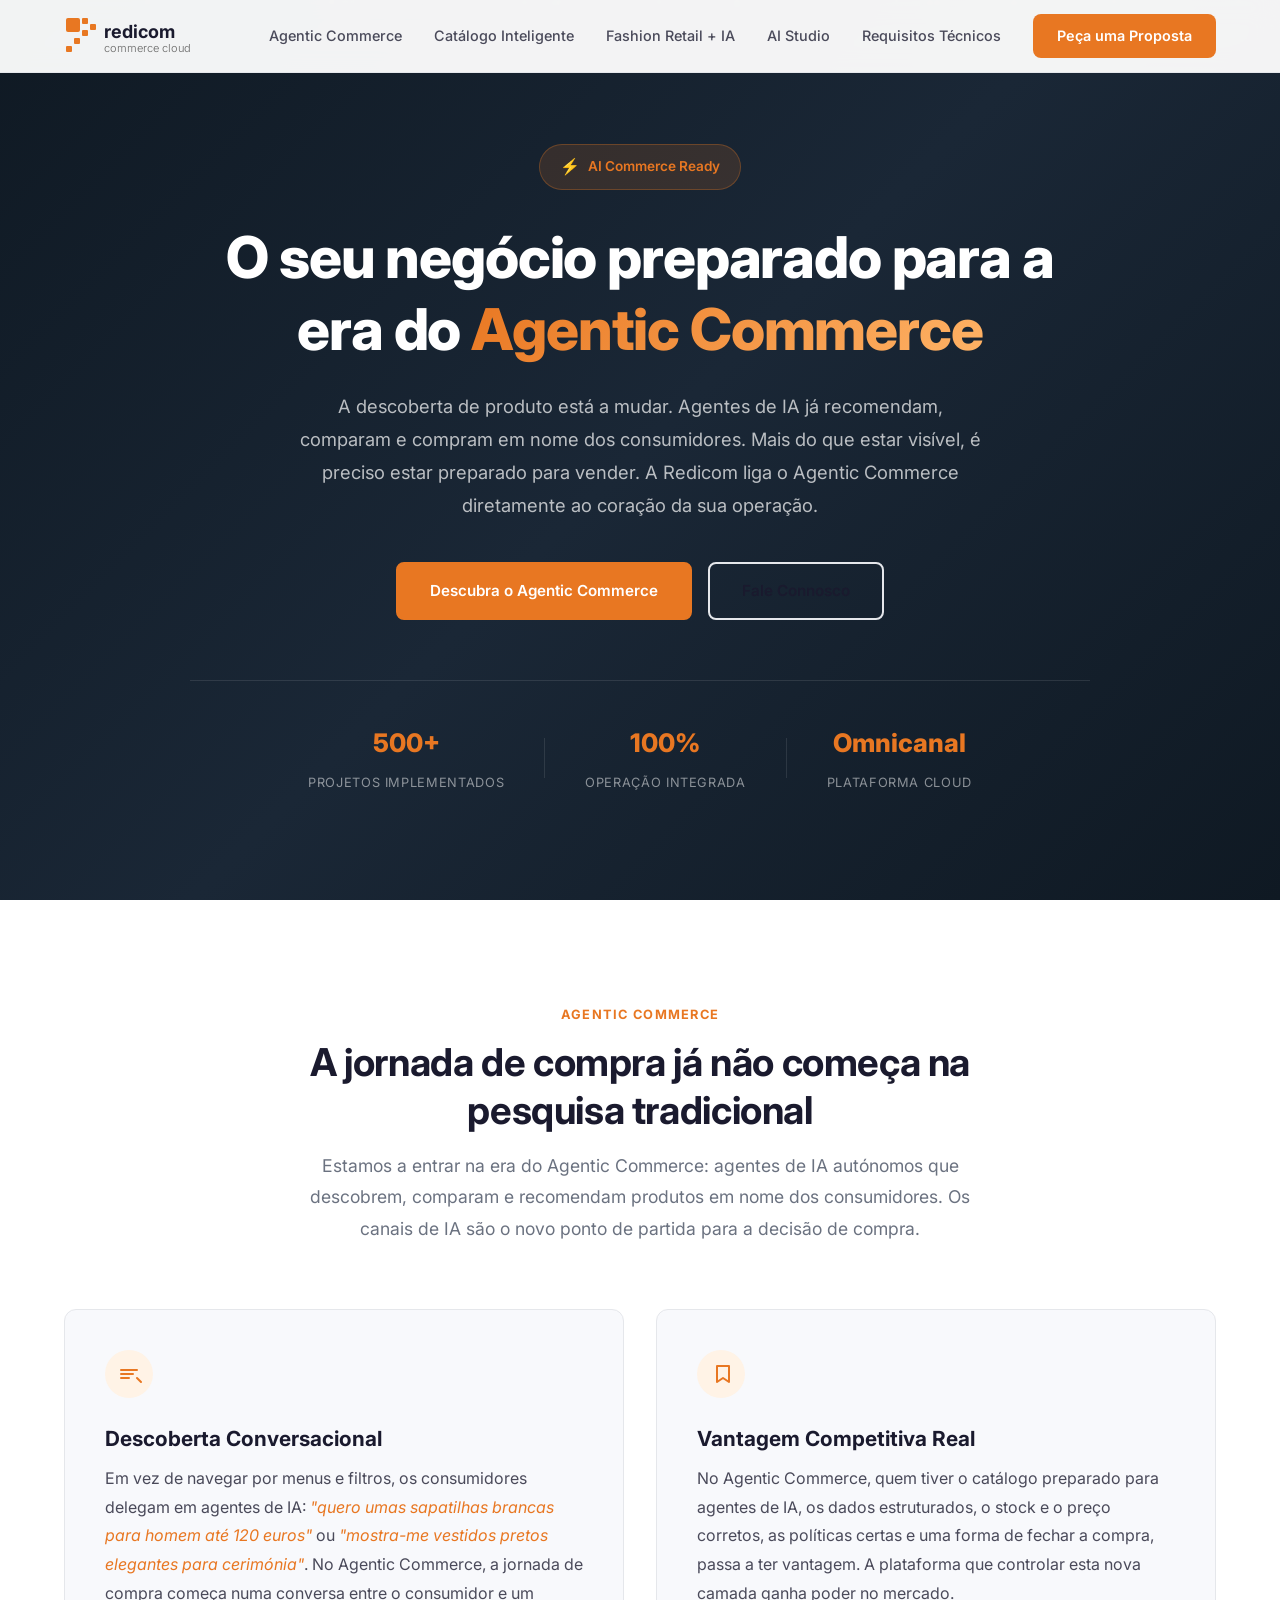
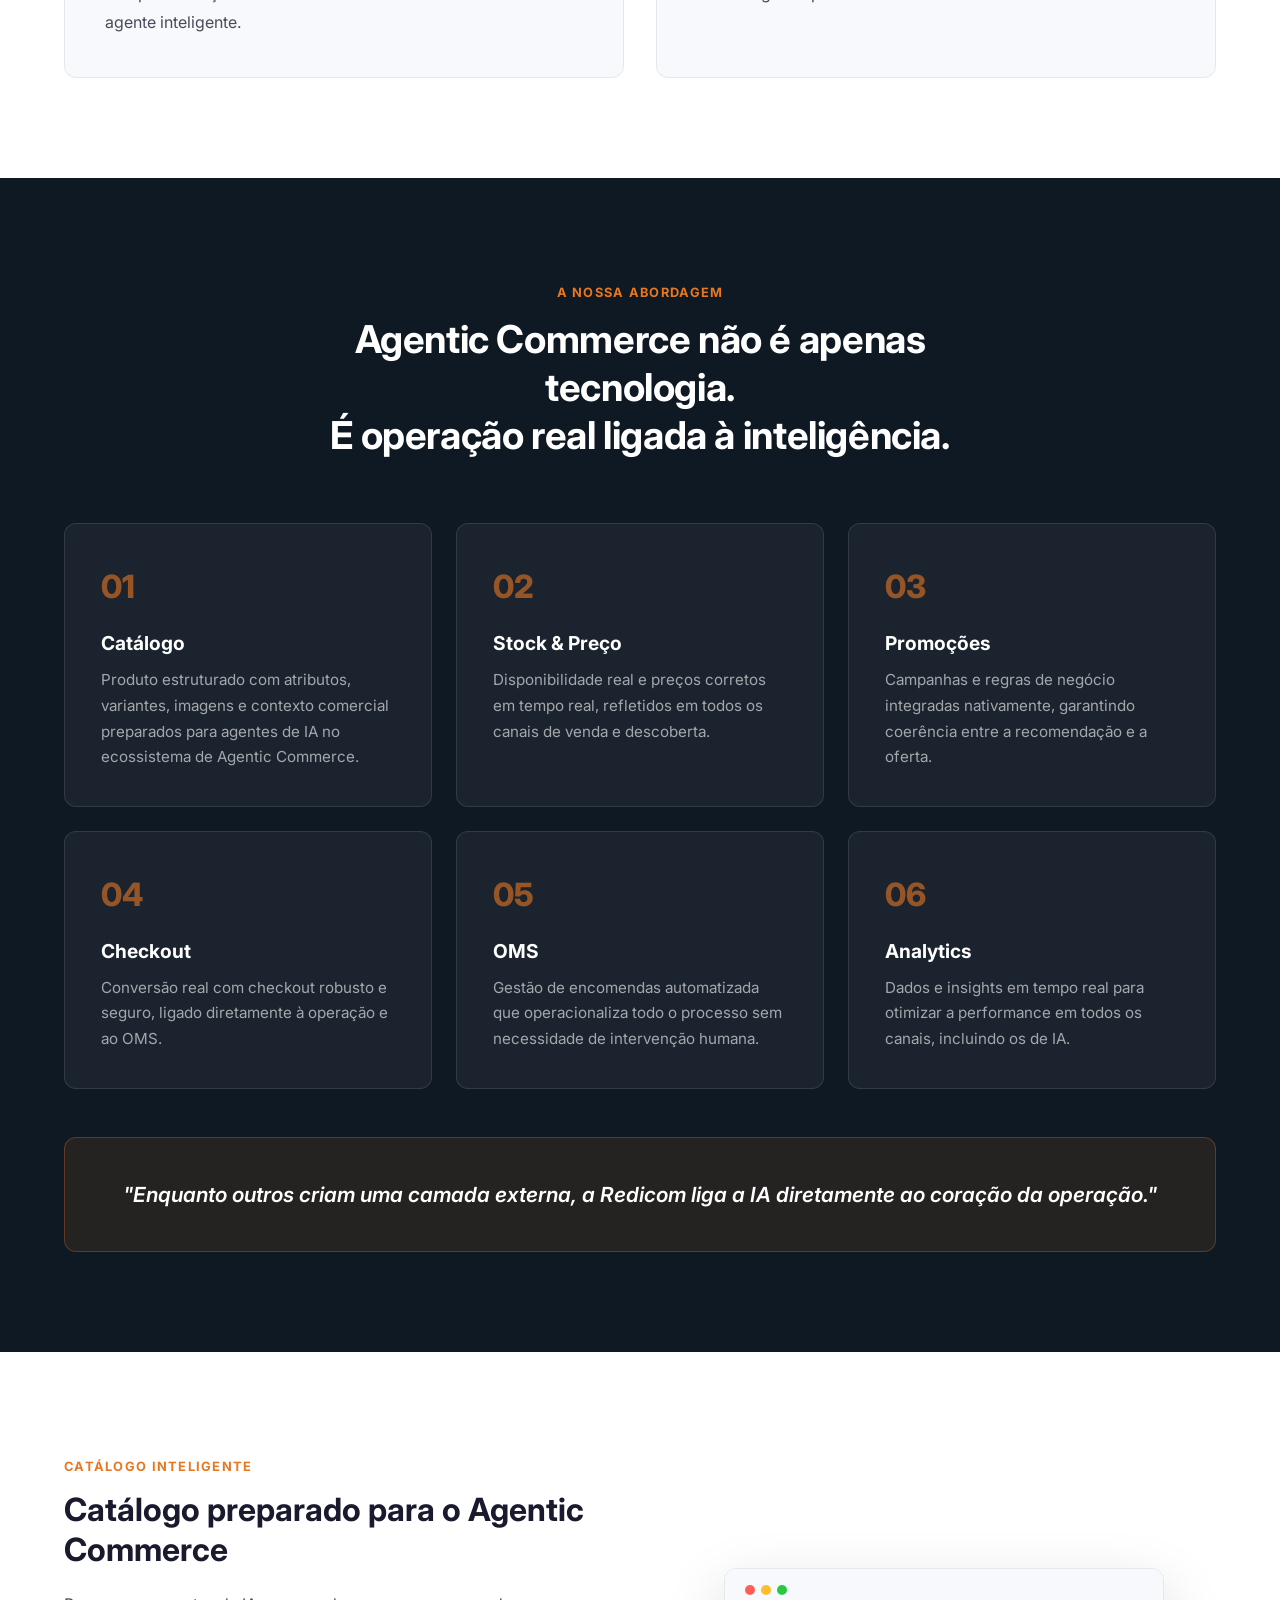
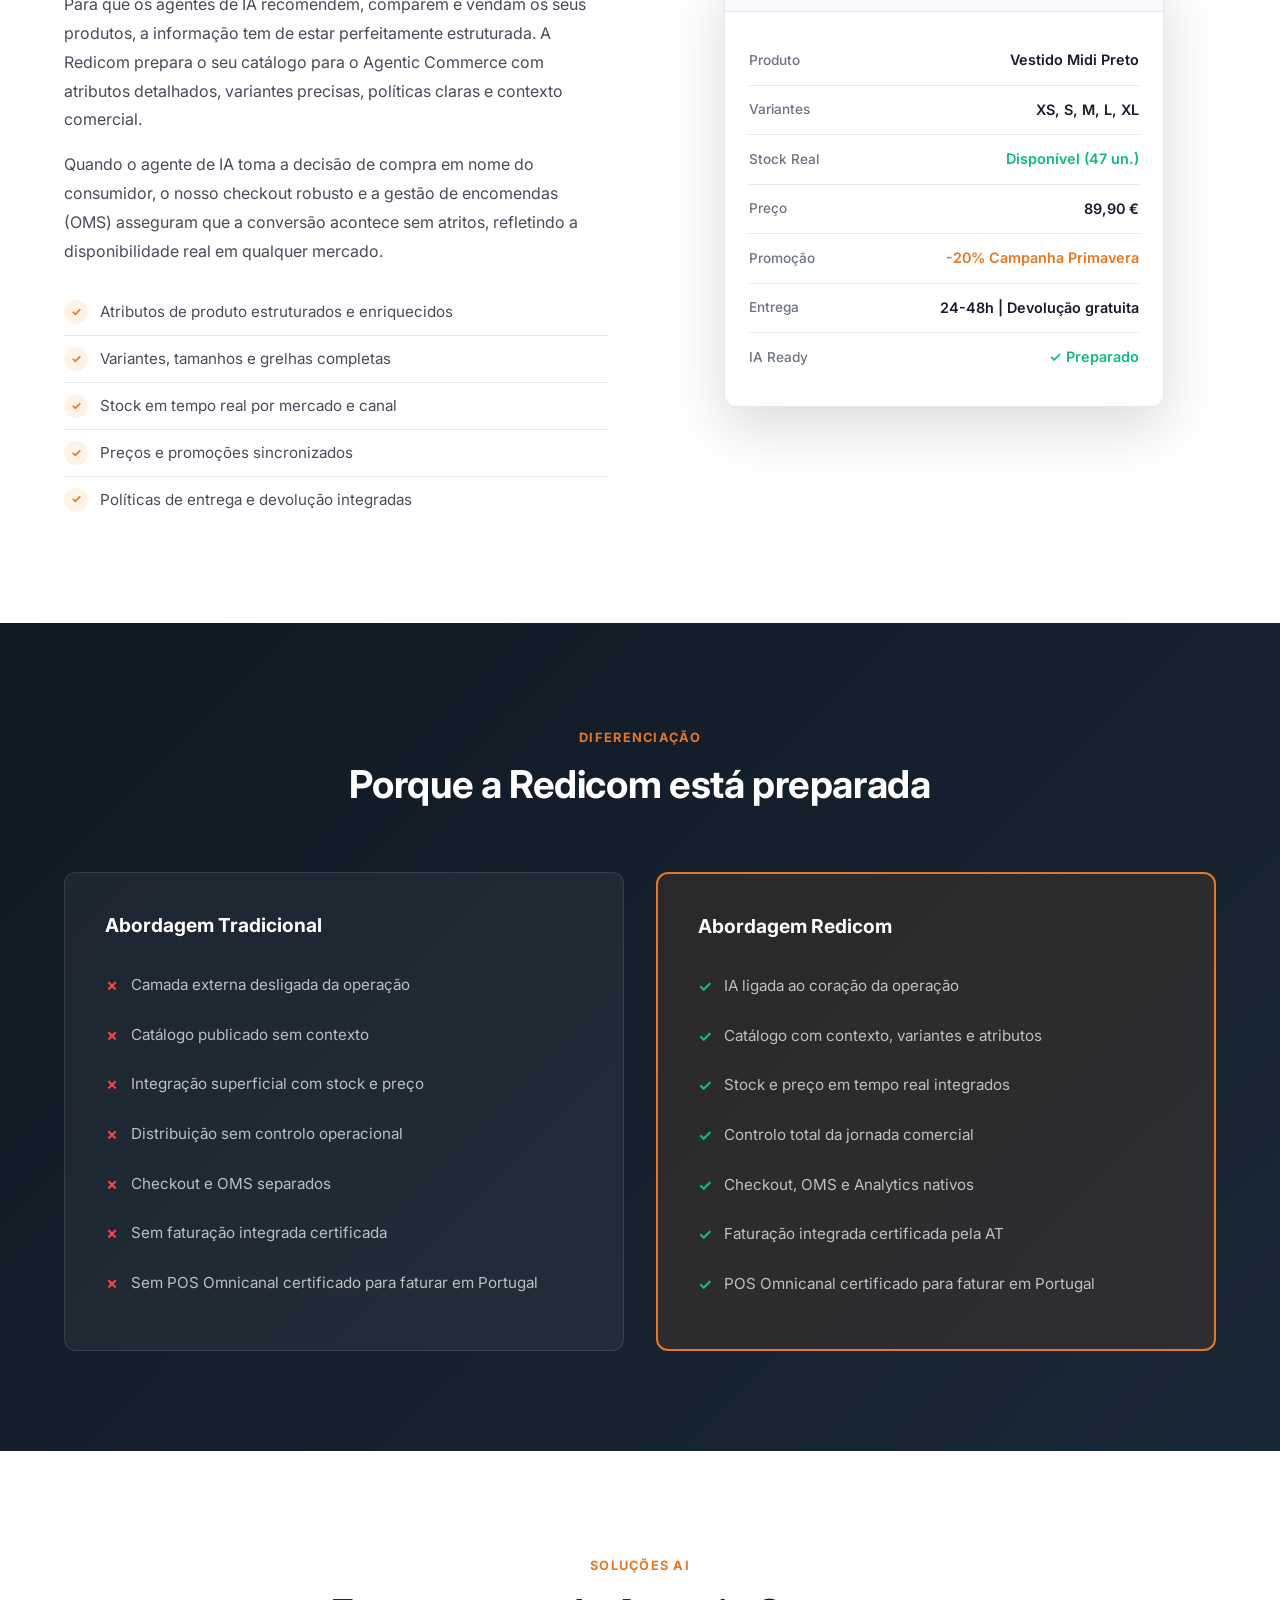
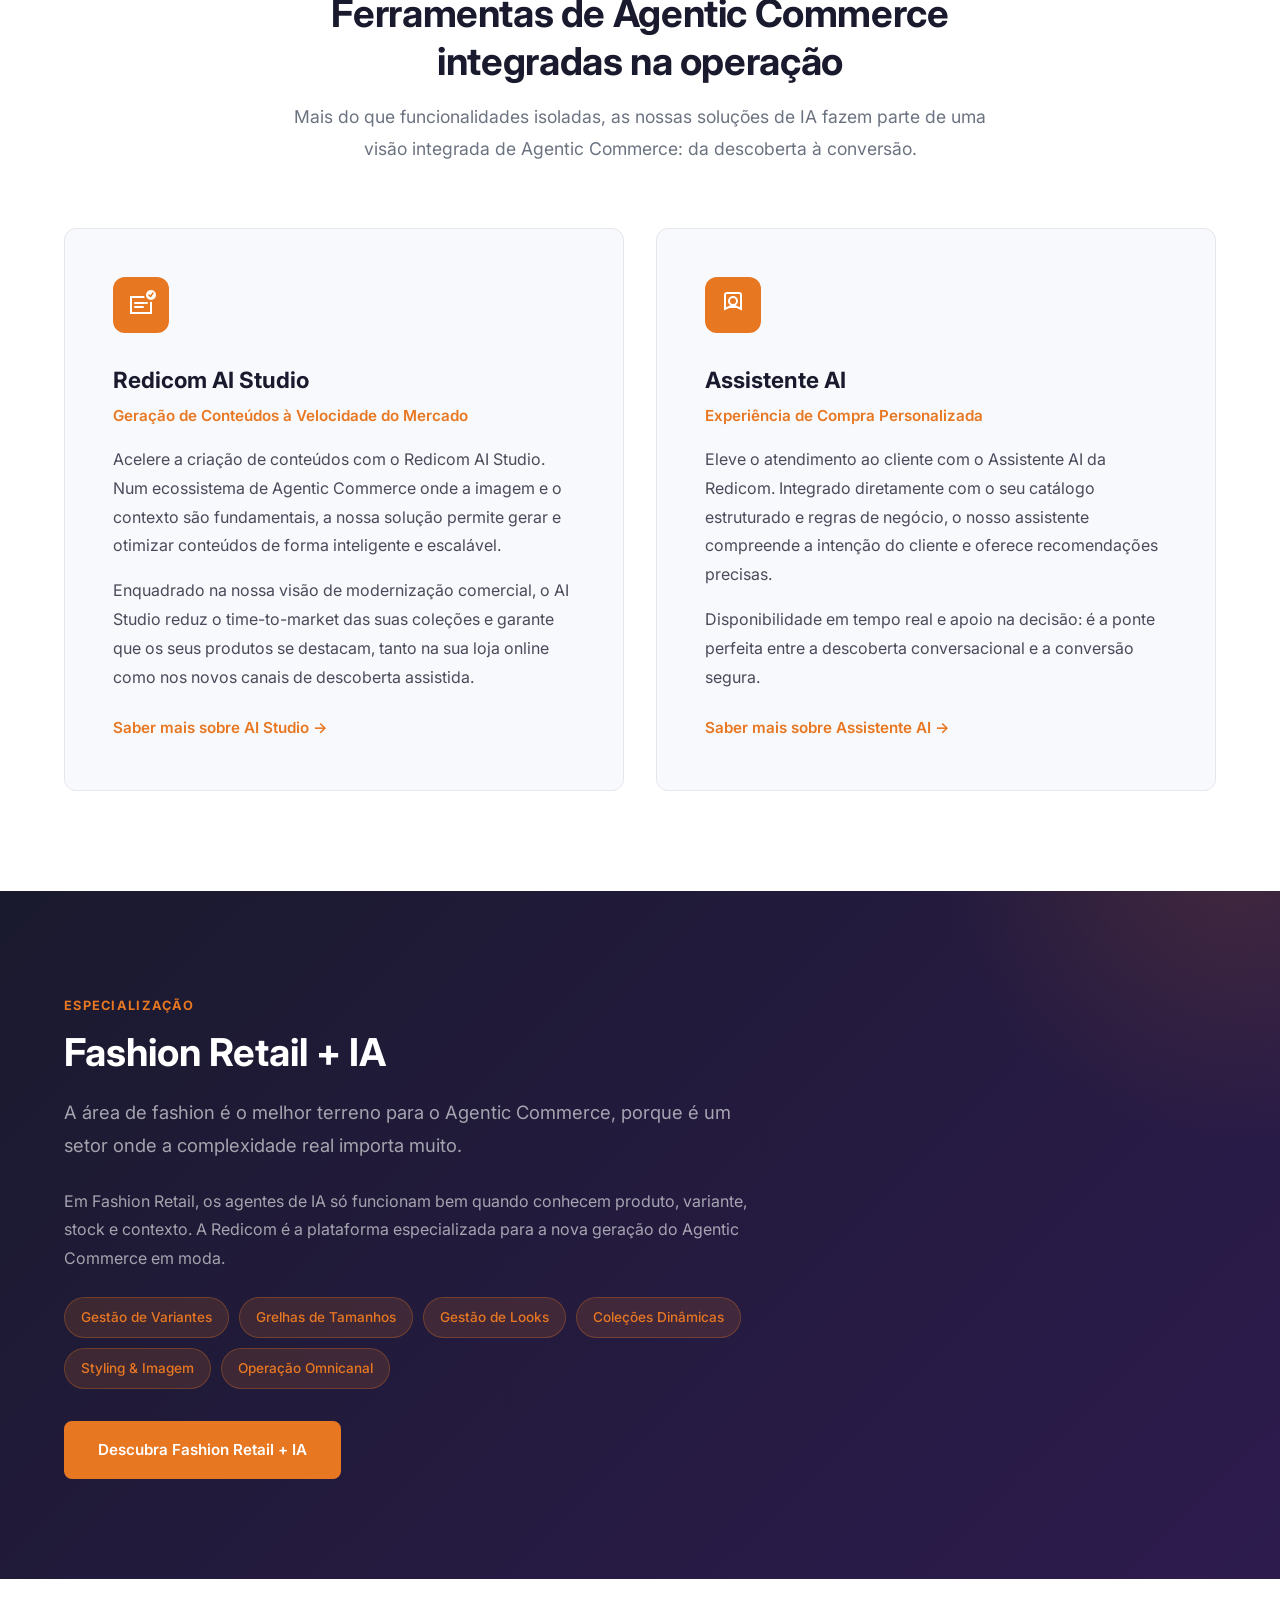
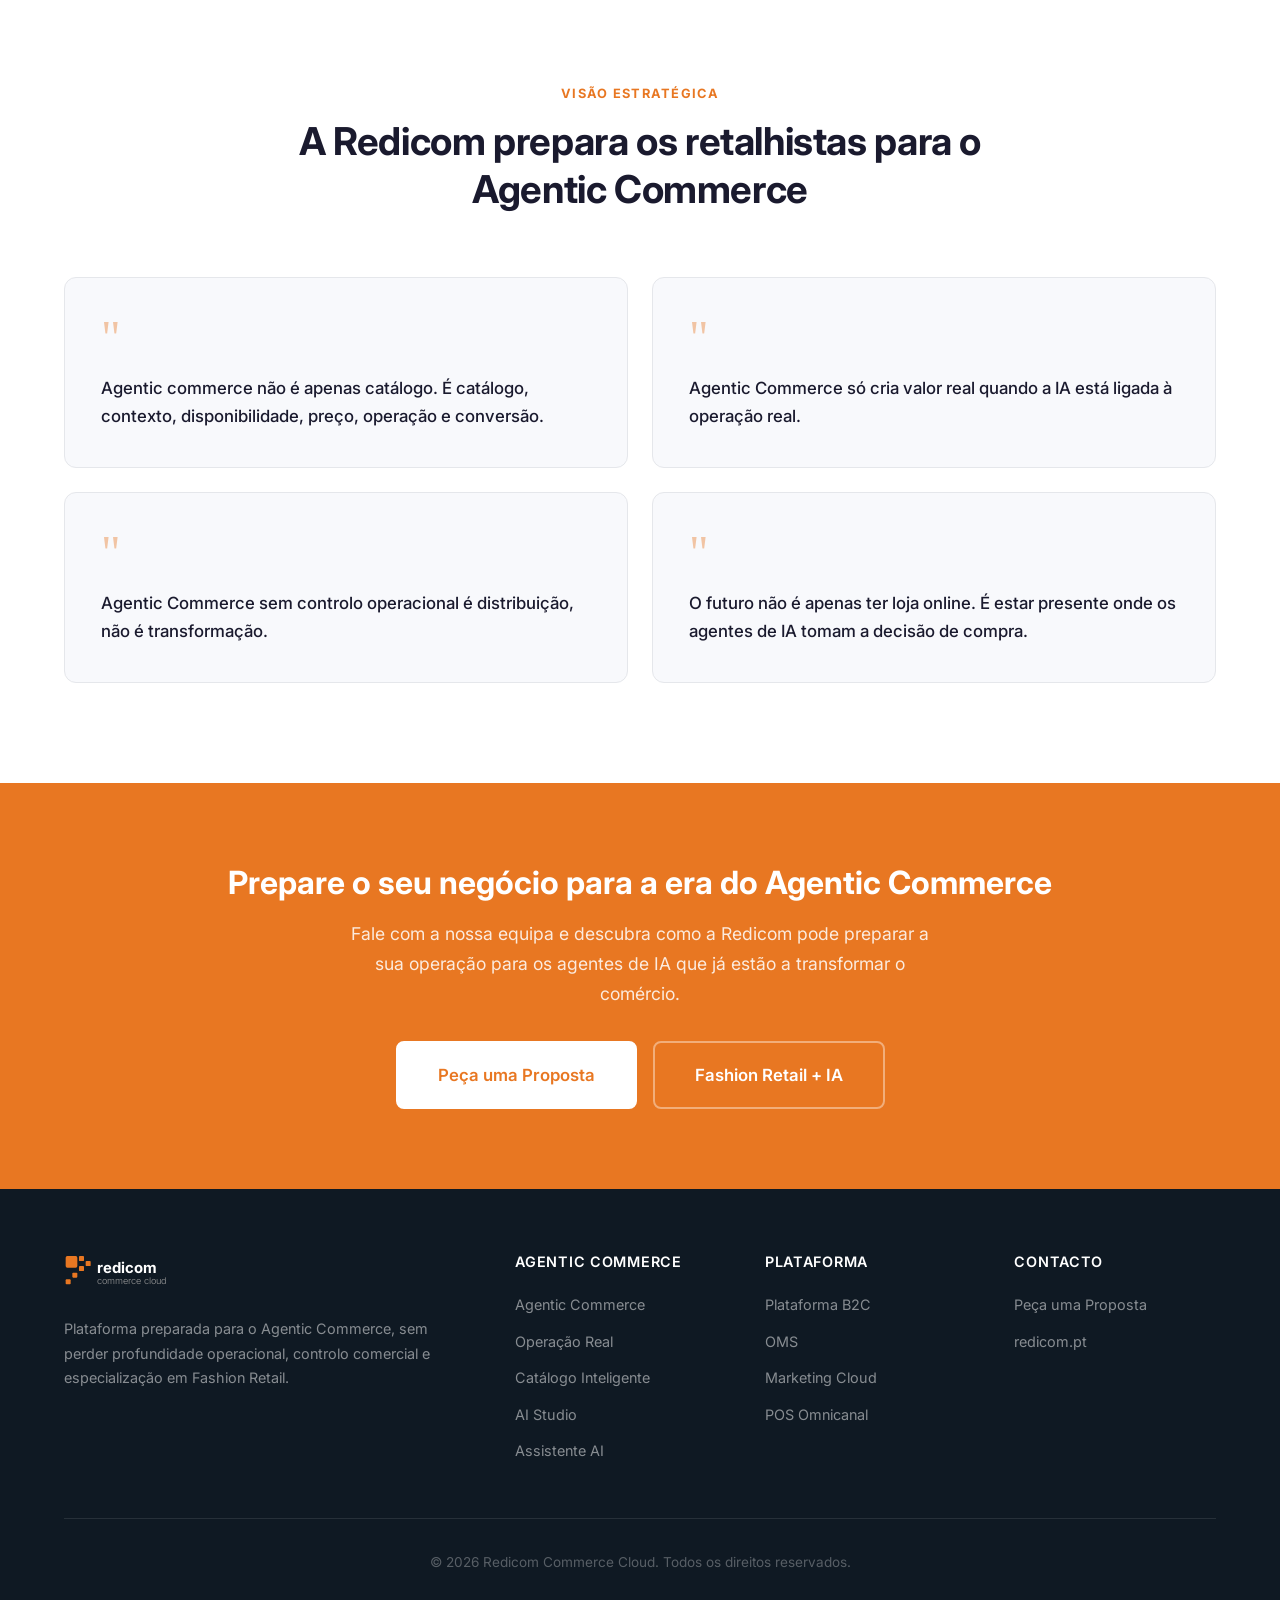
==== commit 0b613cc2: "feat: Adicionar página AI Studio com screenshots e imagens geradas - Nova página ai-studio.html com " ====
--- a/index.html
+++ b/index.html
@@ -32,7 +32,7 @@
                 <a href="#ai-commerce" class="nav-link">Agentic Commerce</a>
                 <a href="#catalogo" class="nav-link">Catálogo Inteligente</a>
                 <a href="fashion-retail-ia.html" class="nav-link">Fashion Retail + IA</a>
-                <a href="#ai-studio" class="nav-link">AI Studio</a>
+                <a href="ai-studio.html" class="nav-link">AI Studio</a>
                 <a href="agentic-storefronts.html" class="nav-link">Requisitos Técnicos</a>
                 <a href="https://www.redicom.pt/pt/contactos_203.html" class="nav-link nav-cta">Peça uma Proposta</a>
             </div>
